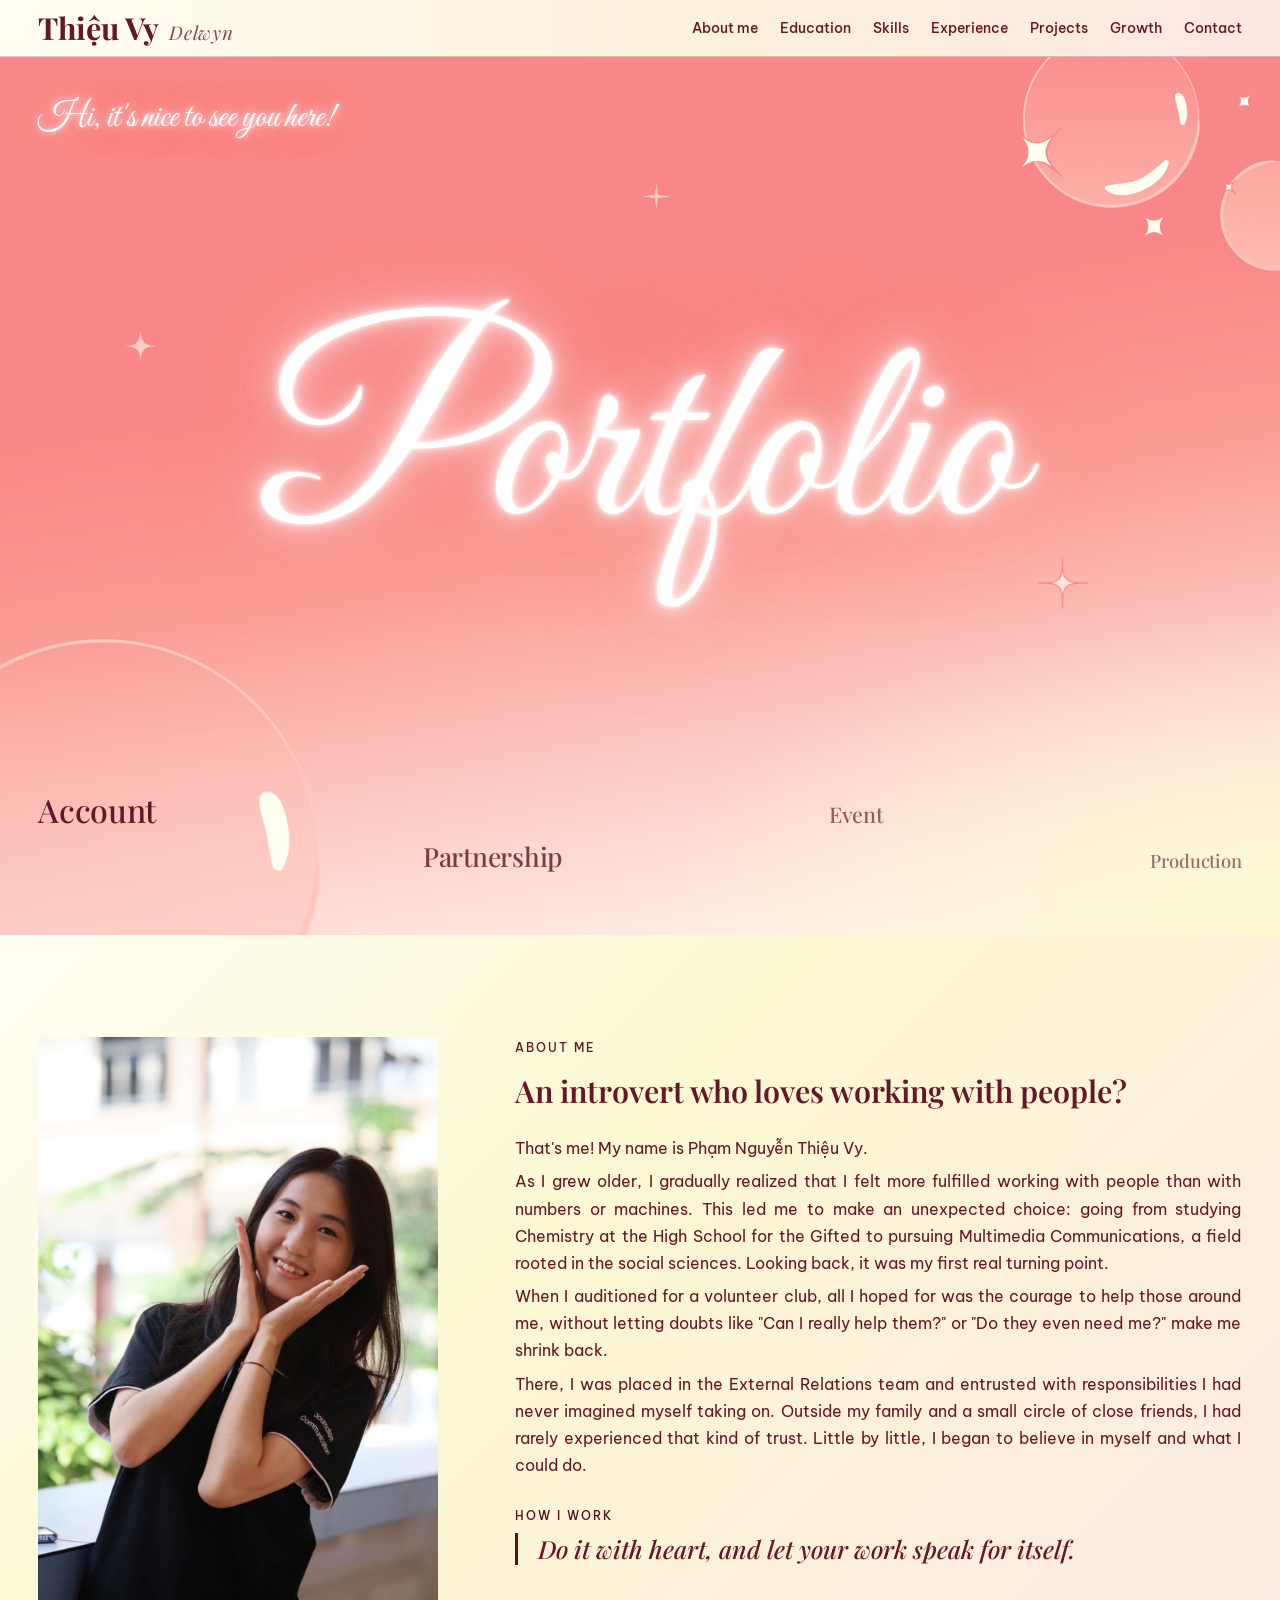
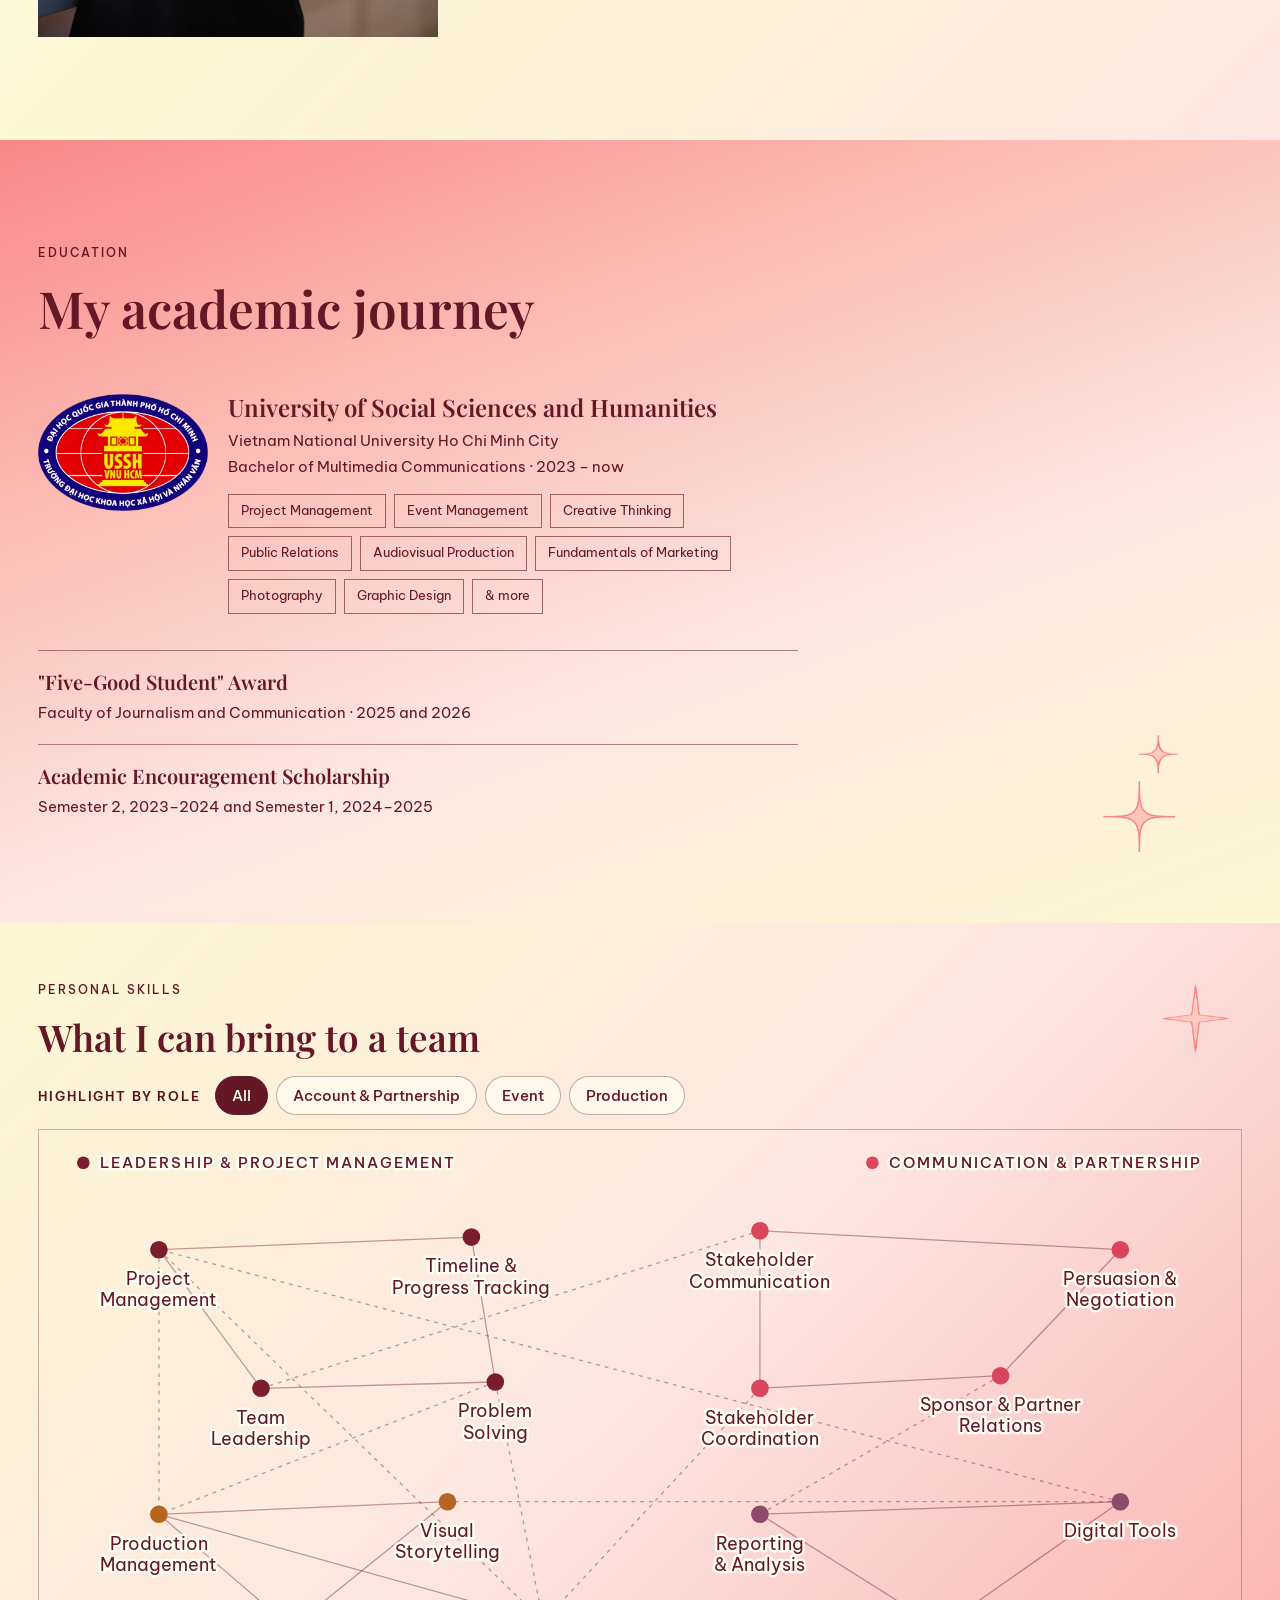
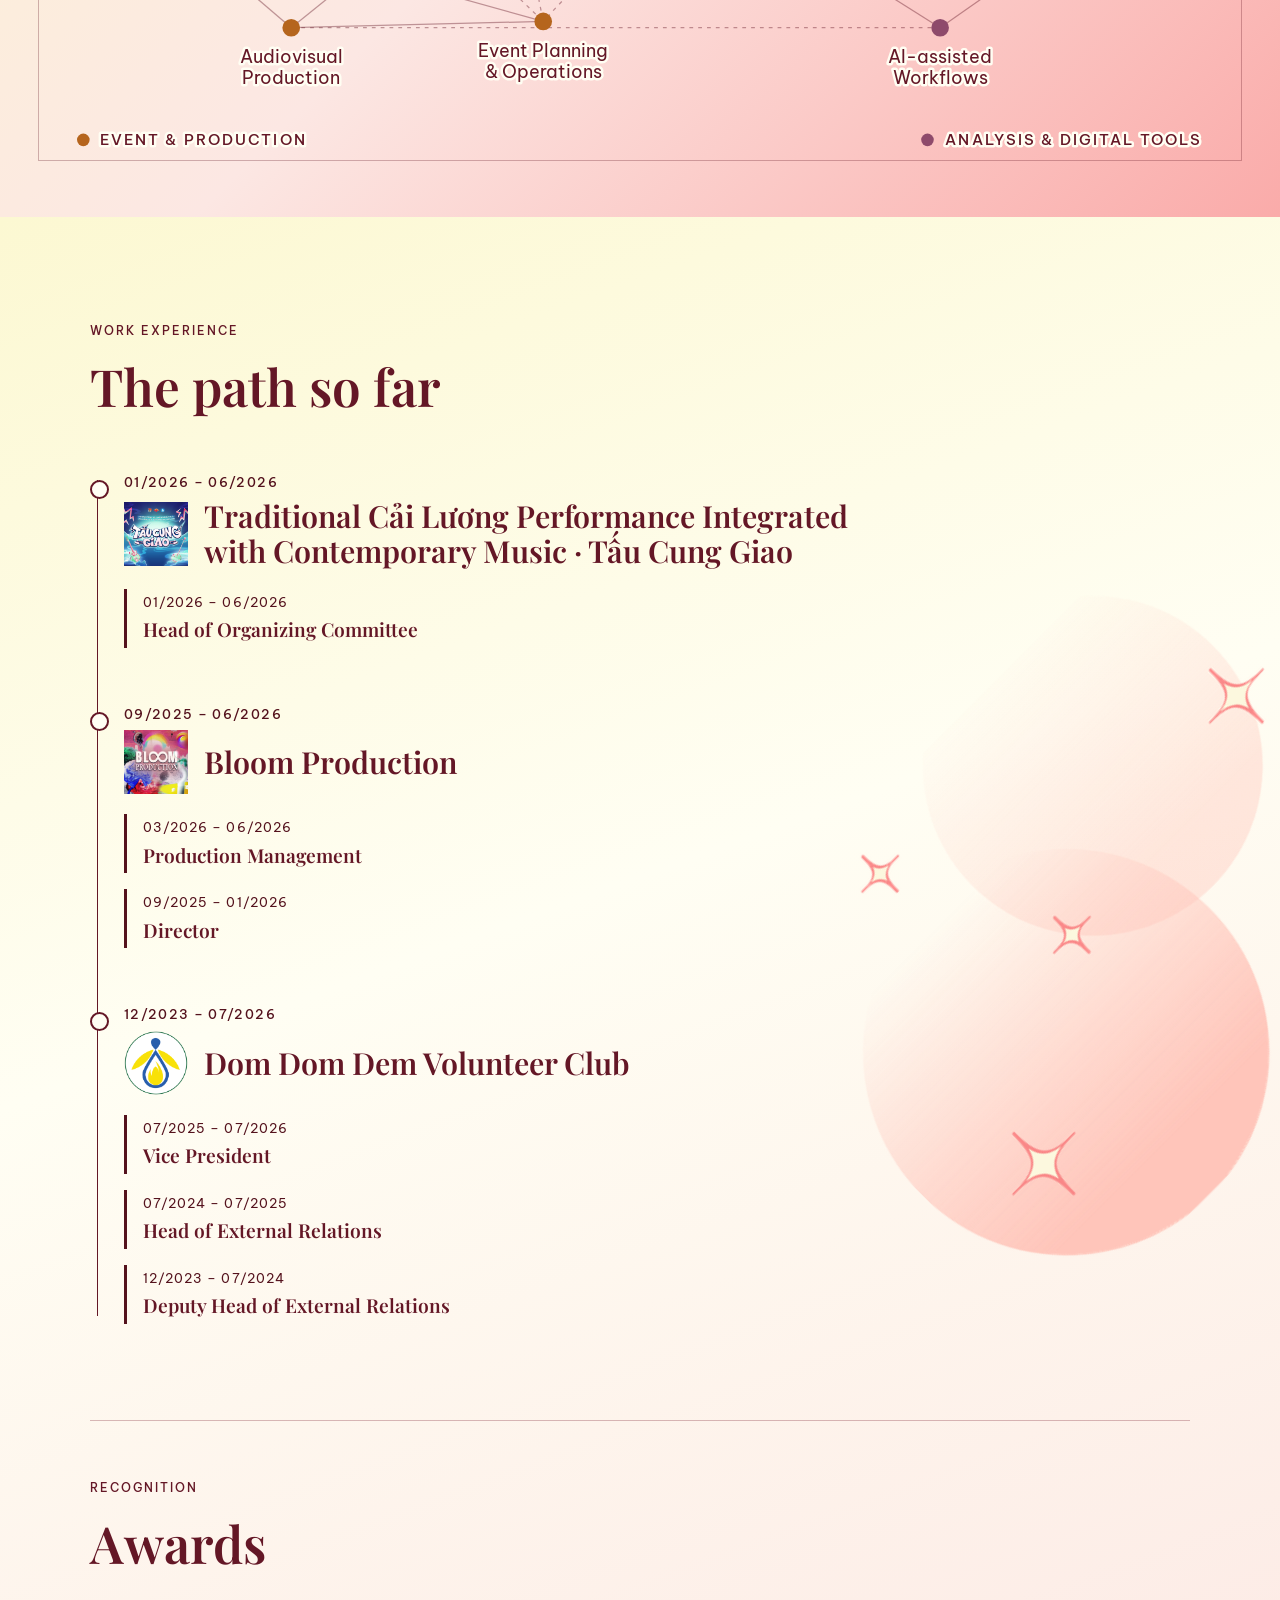
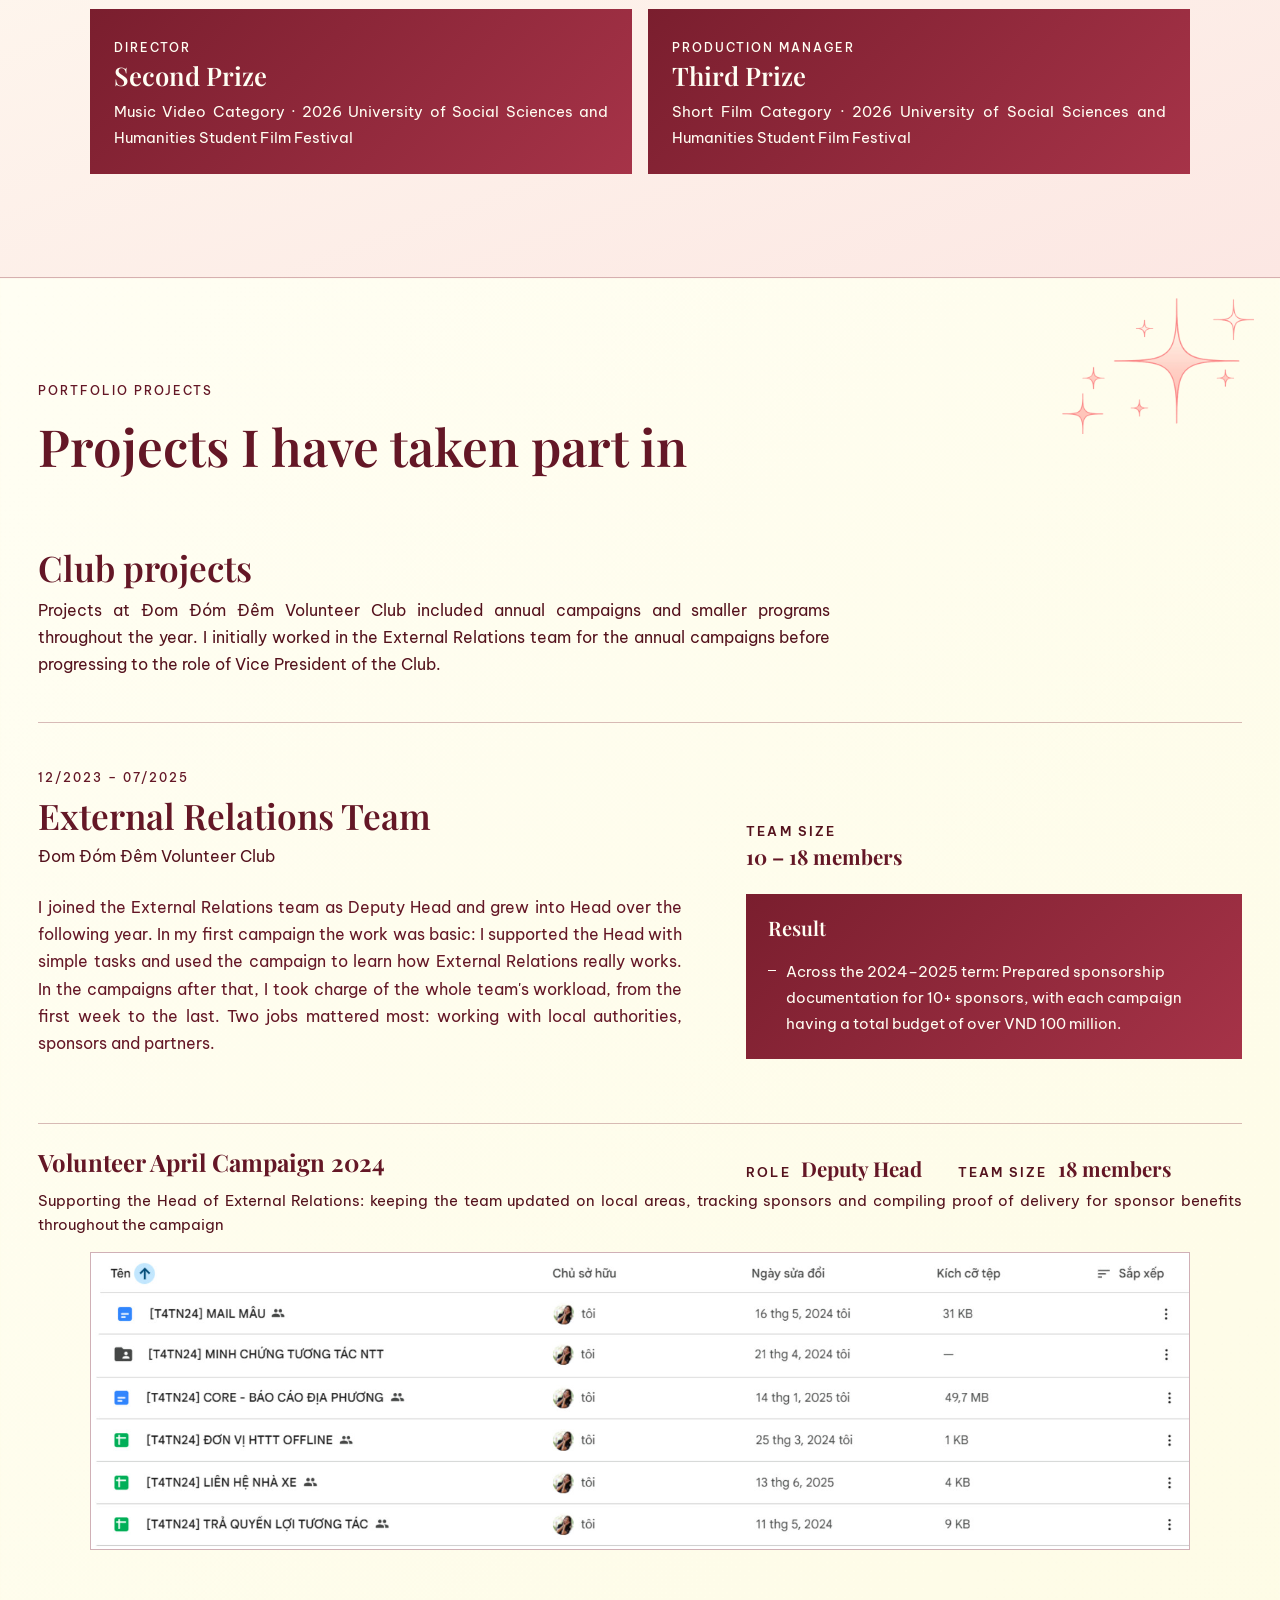
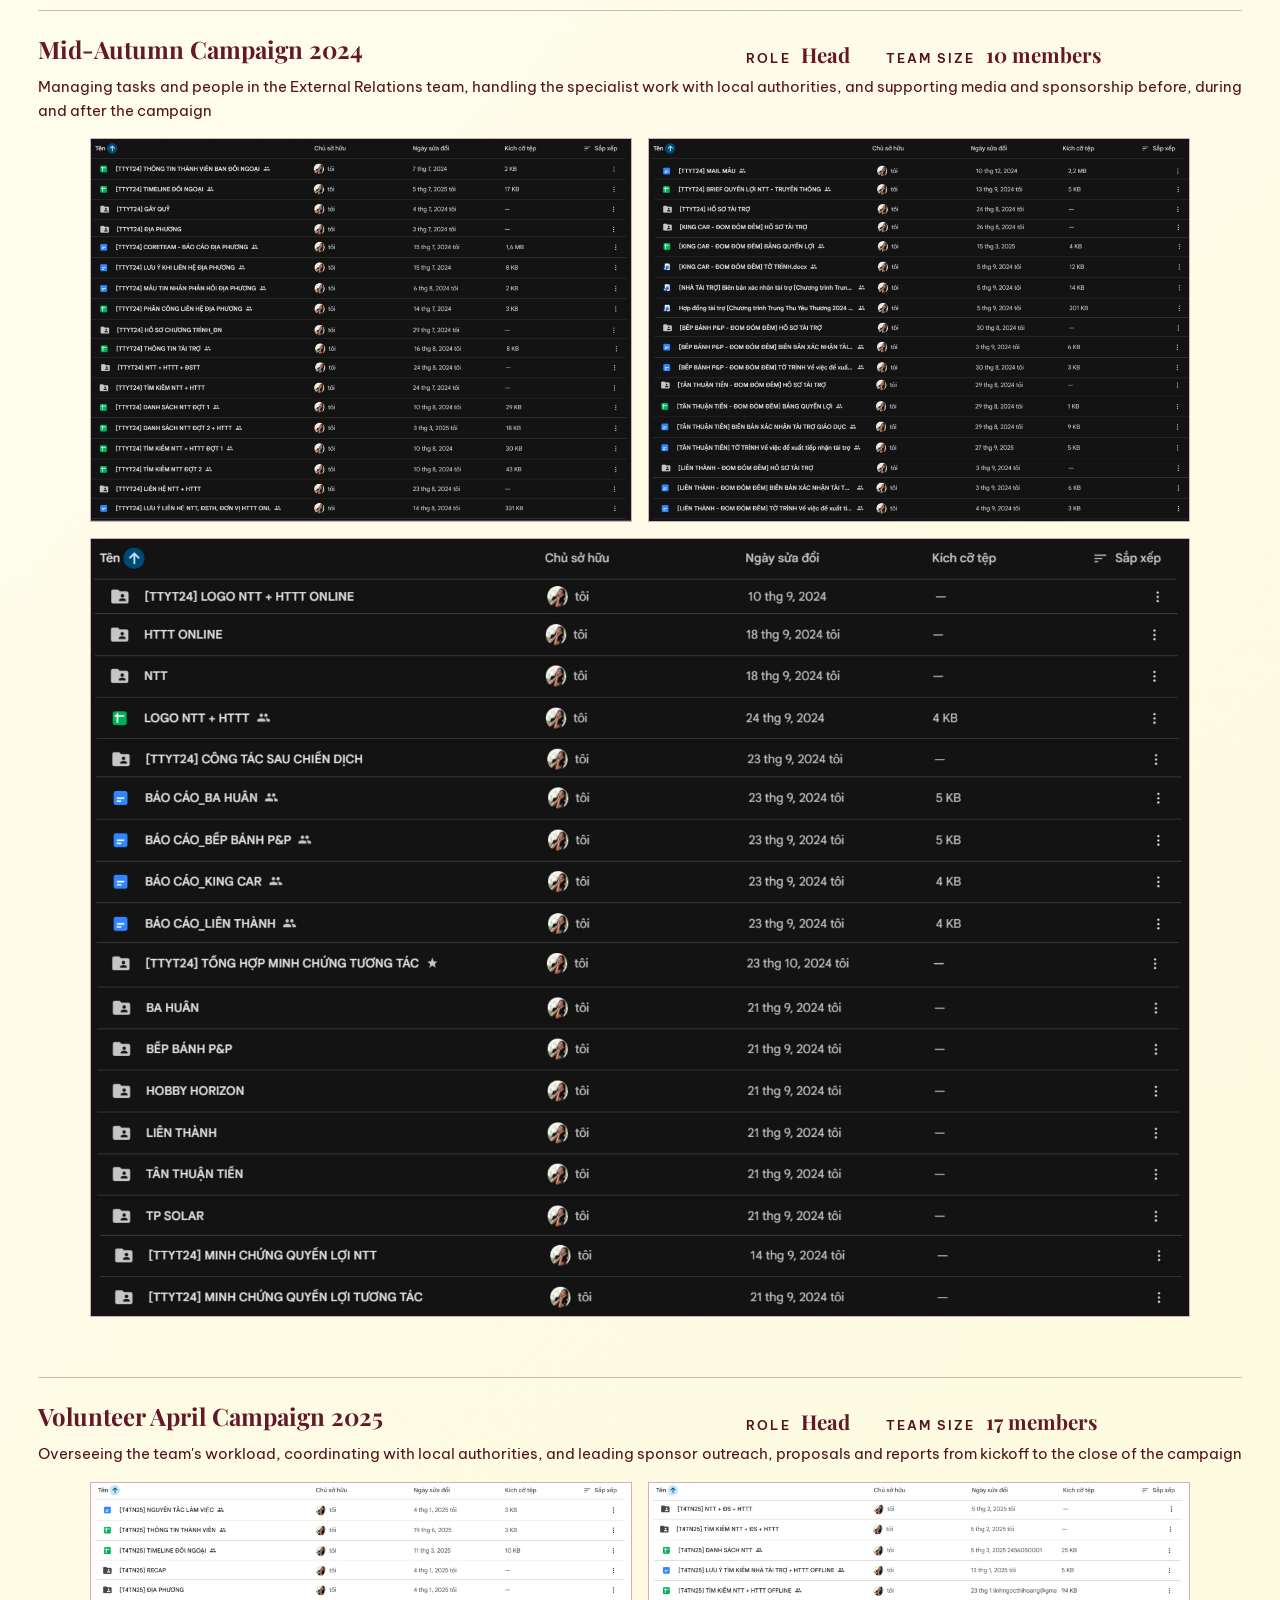
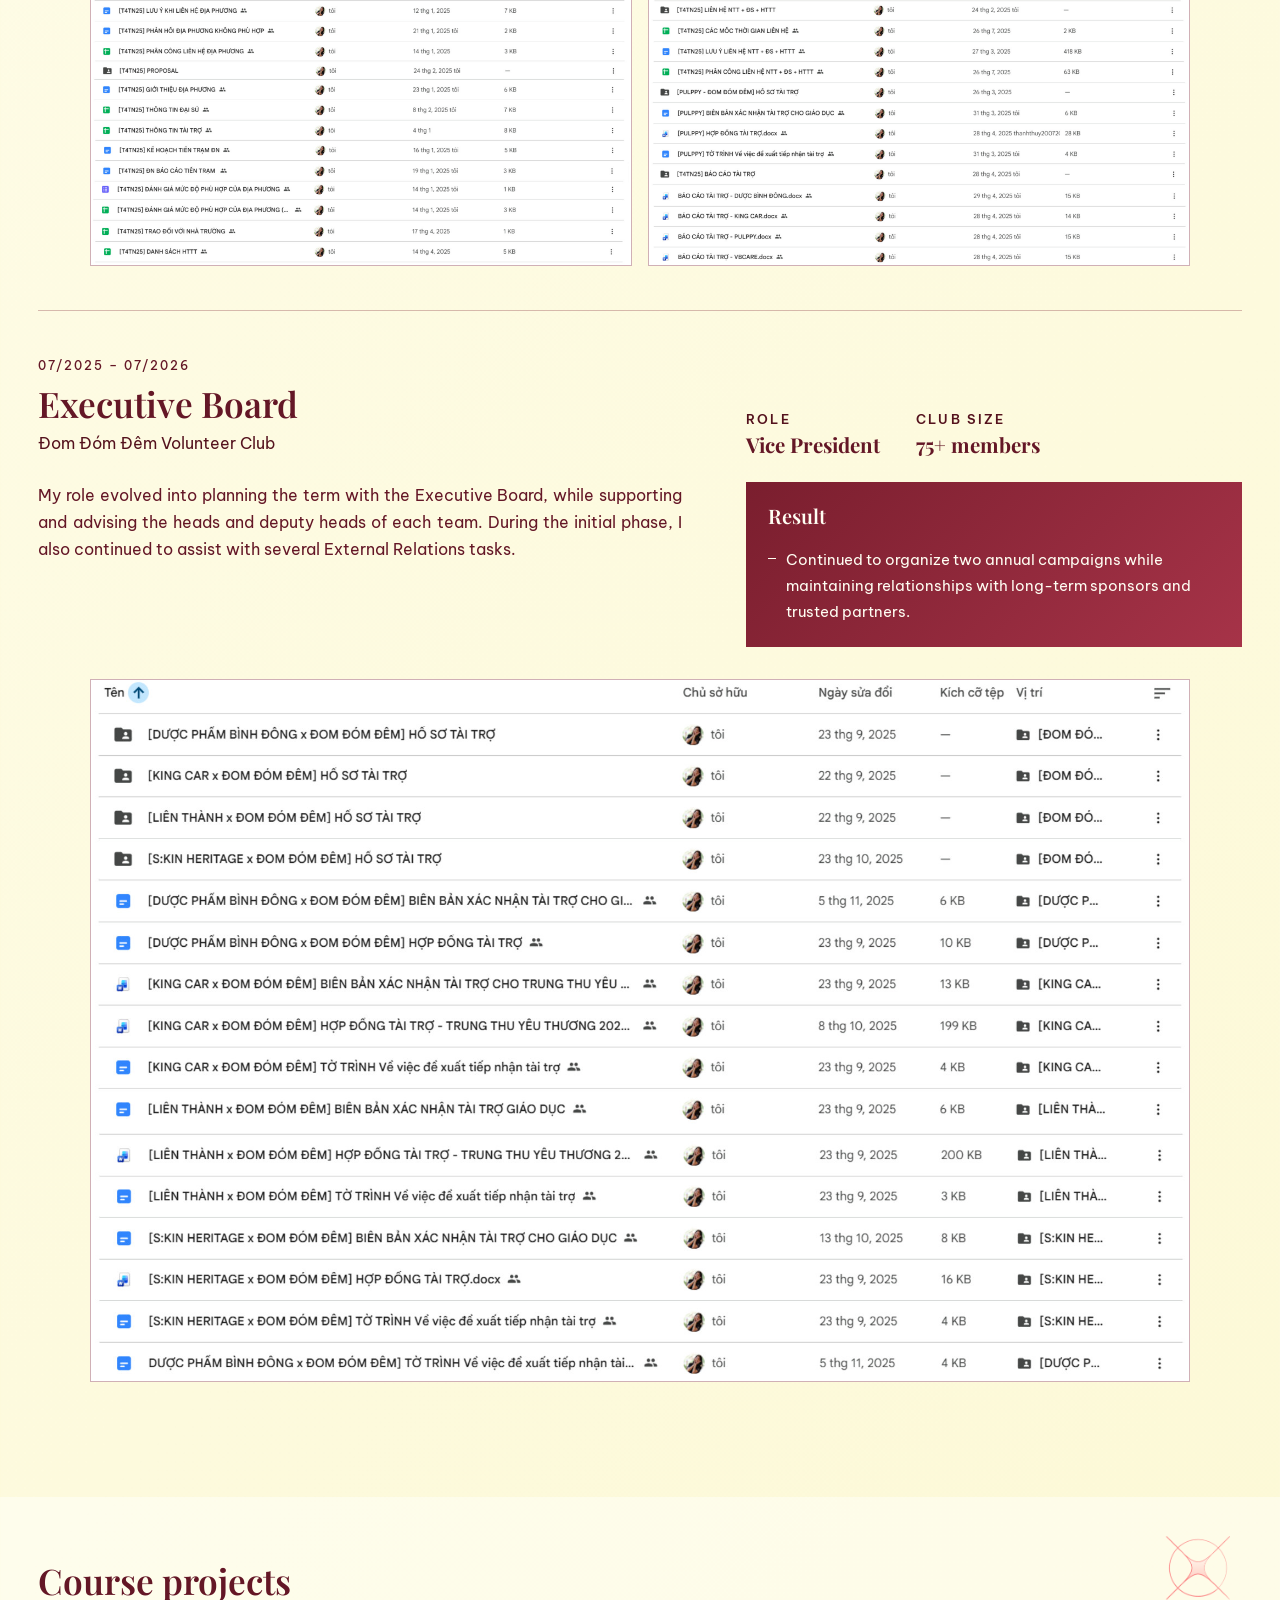
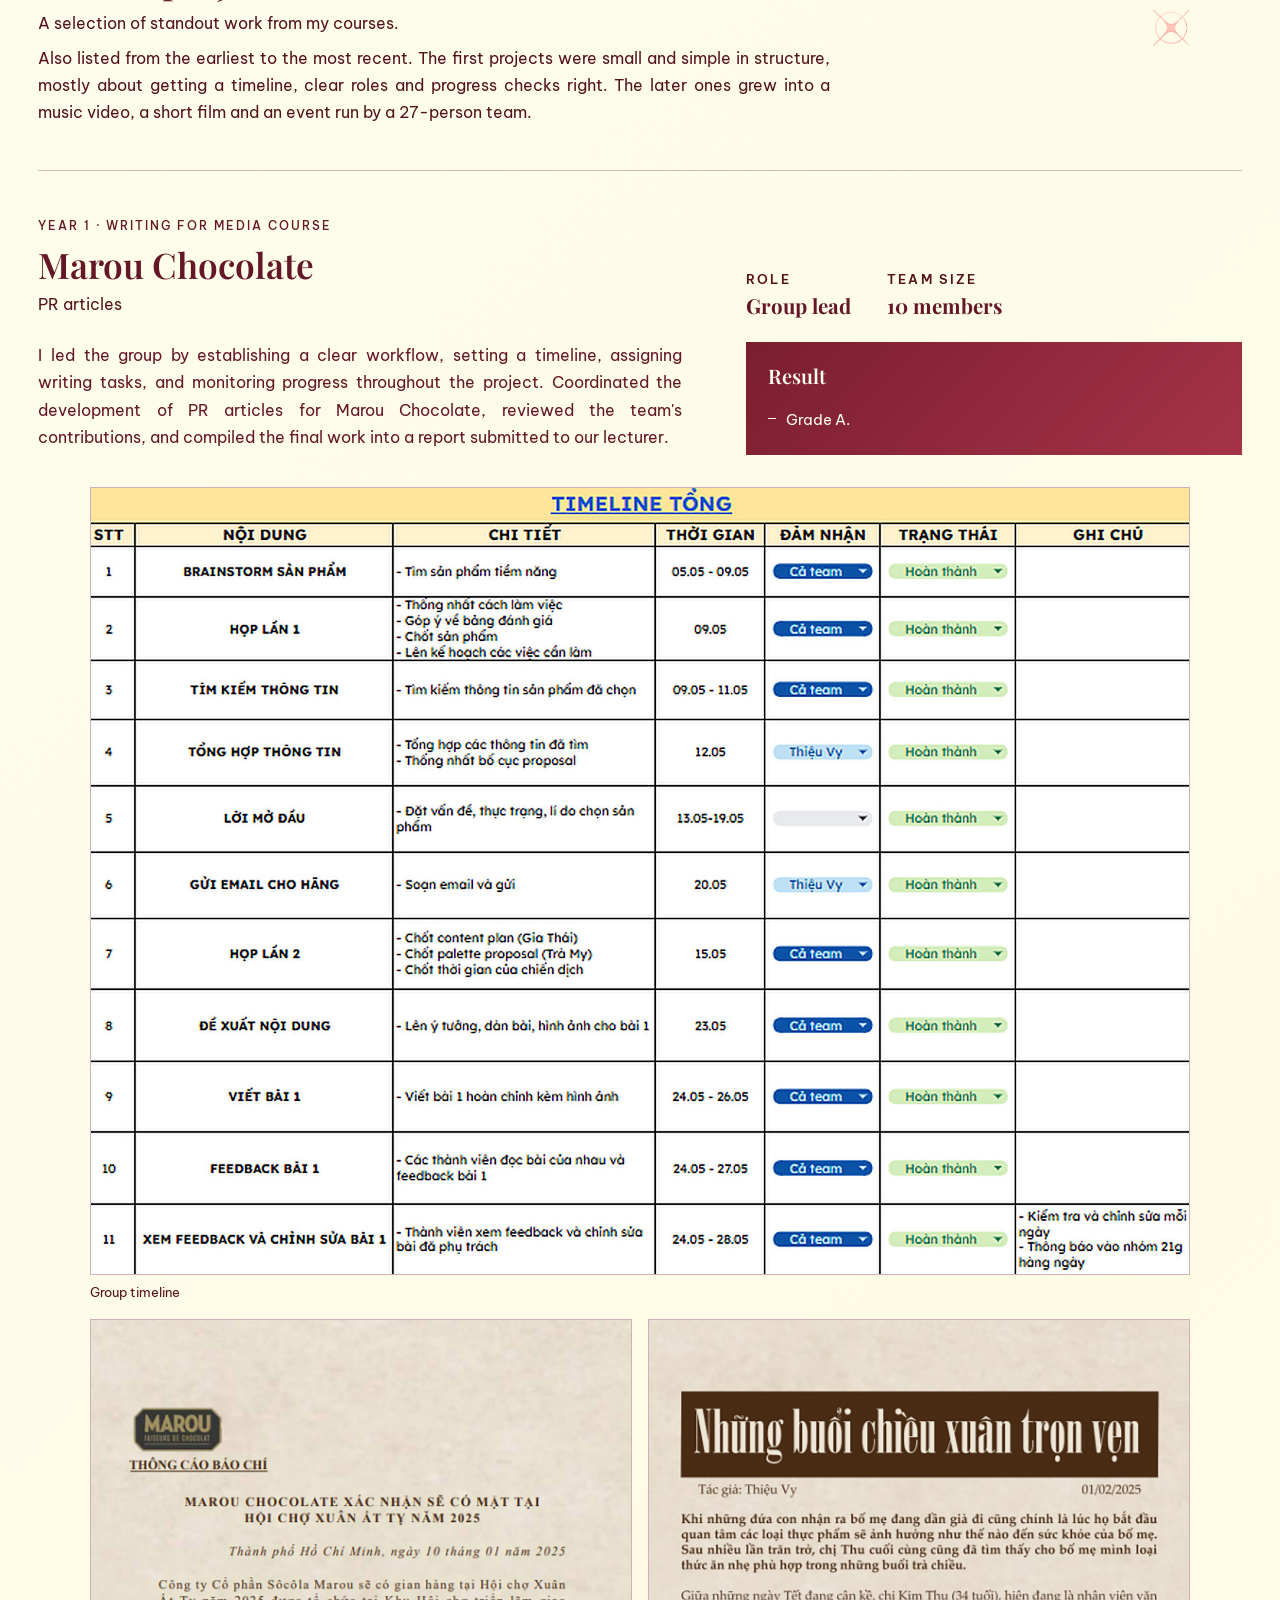
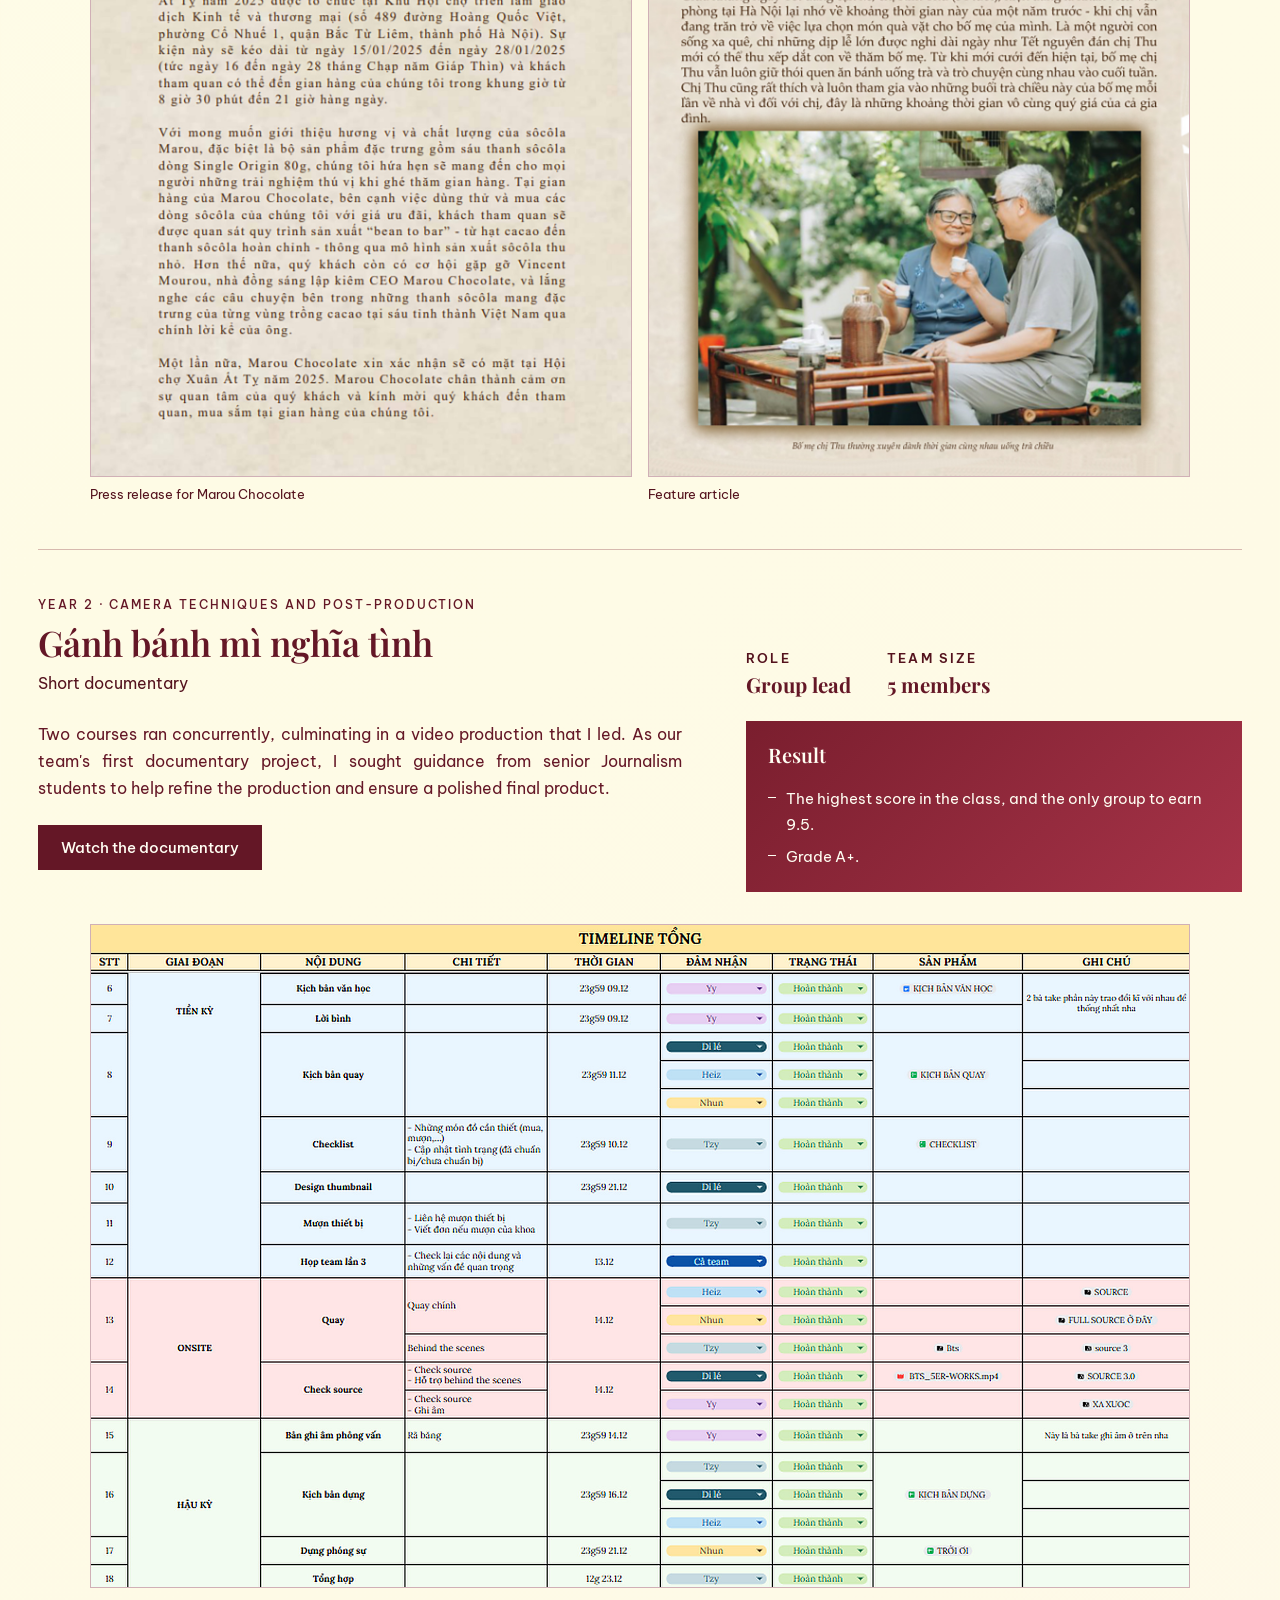
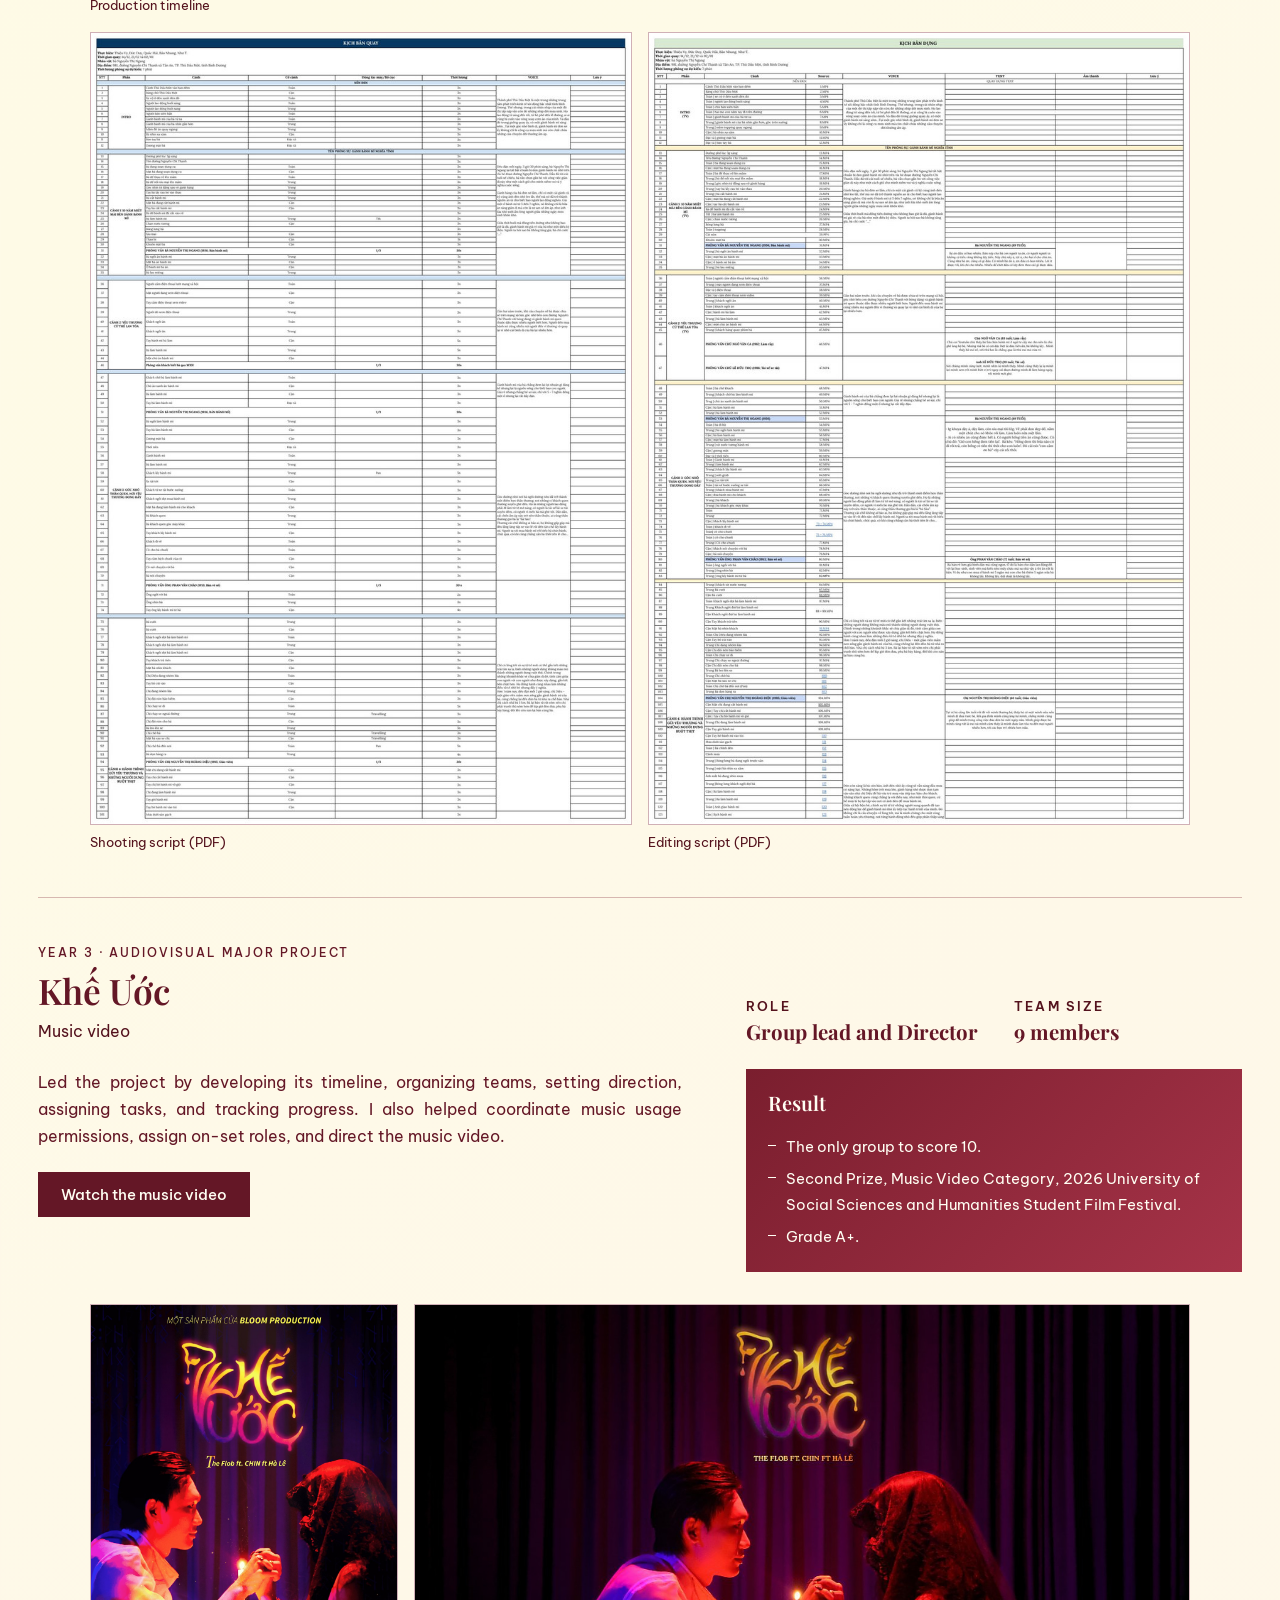
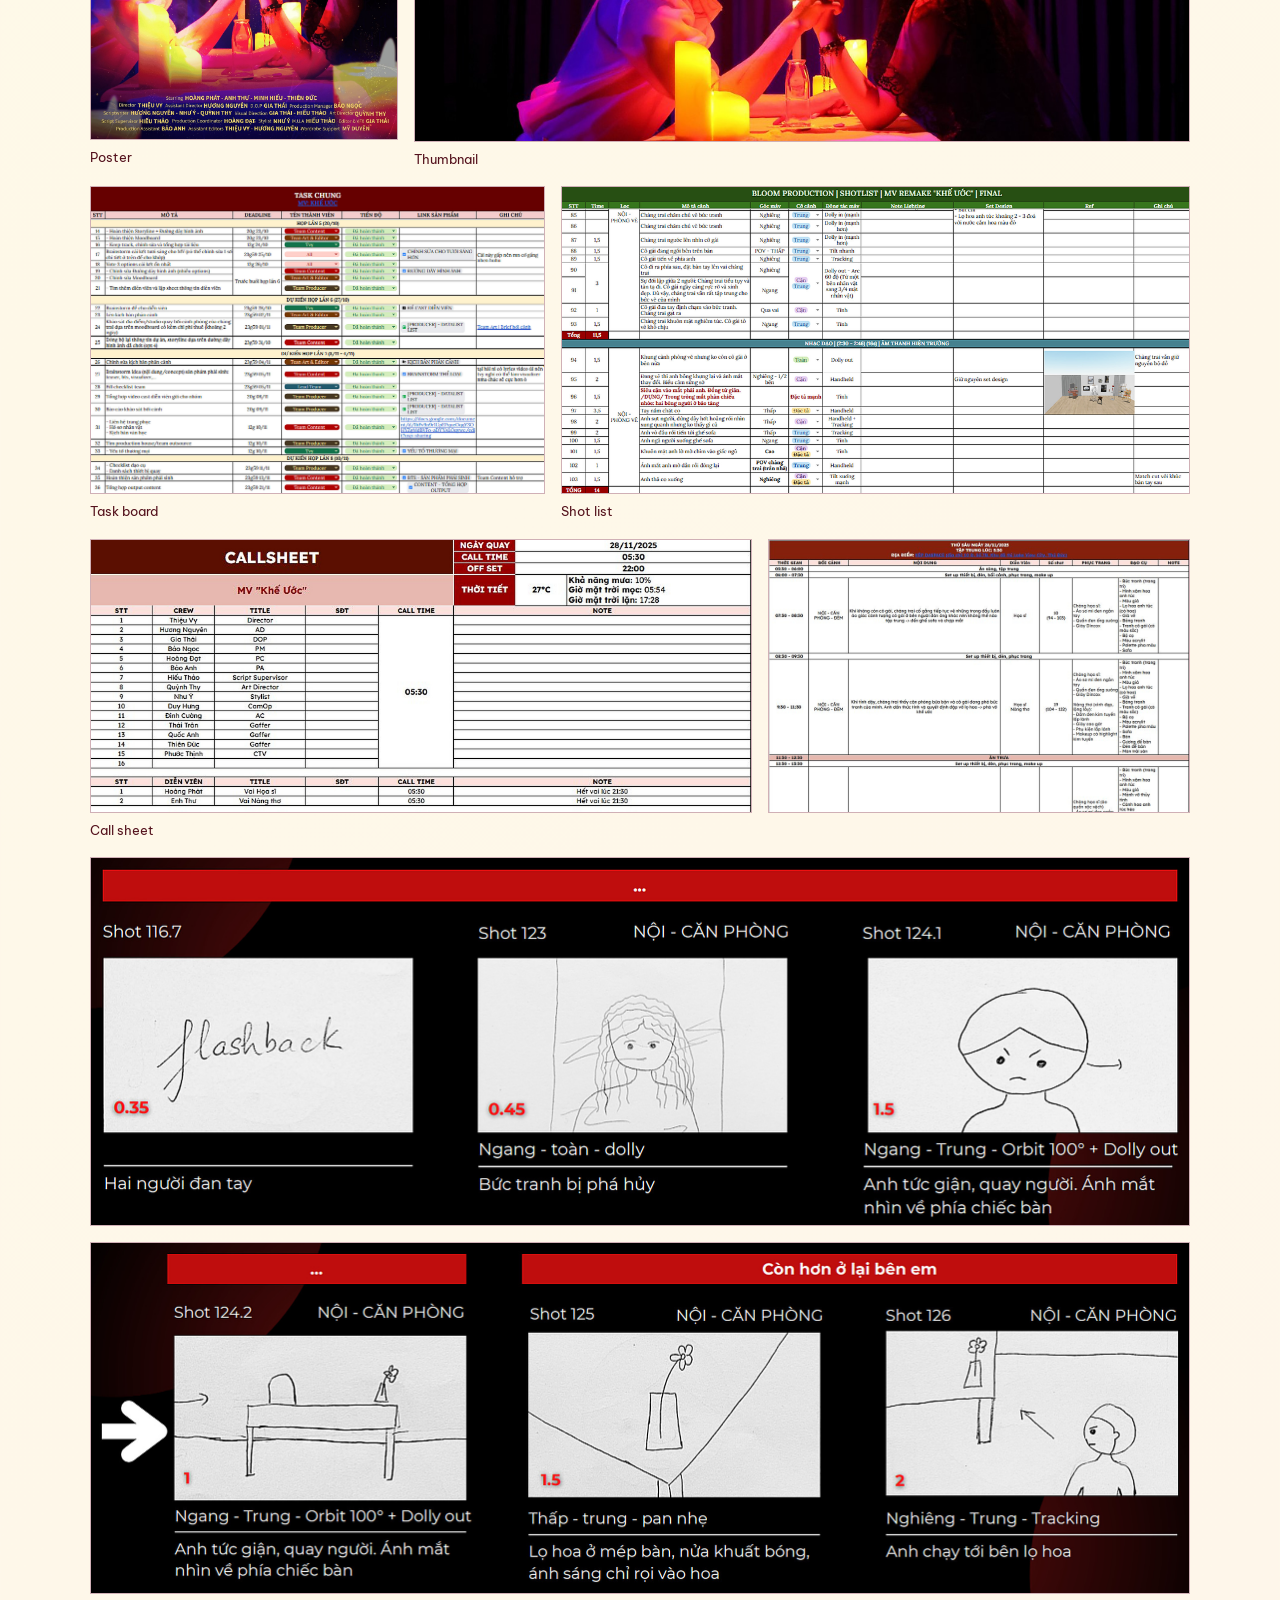
==== index.html @ 481983e0 "Add files via upload" ====
<!DOCTYPE html>
<html lang="en">
<head>
<meta charset="utf-8">
<meta name="viewport" content="width=device-width, initial-scale=1, viewport-fit=cover">
<title>Thiệu Vy Portfolio</title>
<meta name="description" content="Portfolio of Phạm Nguyễn Thiệu Vy (Delwyn): multimedia communication student with experience in project management, external relations and sponsorship, event organization and audiovisual production.">
<meta name="theme-color" content="#FFFEF3">
<meta property="og:type" content="website">
<meta property="og:title" content="Thiệu Vy Portfolio">
<meta property="og:description" content="Portfolio of Phạm Nguyễn Thiệu Vy (Delwyn): multimedia communication student with experience in project management, external relations and sponsorship, event organization and audiovisual production.">
<link rel="preconnect" href="https://fonts.googleapis.com">
<link rel="preconnect" href="https://fonts.gstatic.com" crossorigin>
<link rel="stylesheet" href="https://fonts.googleapis.com/css2?family=Be+Vietnam+Pro:ital,wght@0,300;0,400;0,500;0,600;1,400&family=Great+Vibes&family=Playfair+Display:ital,wght@0,500;0,600;0,700;1,500&display=swap">
<link rel="stylesheet" href="css/style.css">
</head>
<body>
<nav class="top" aria-label="Main">
  <div class="in">
    <a class="brand" href="#top">Thiệu Vy <span class="en">Delwyn</span></a>
    <button class="menu-btn" id="menuBtn" aria-expanded="false" aria-controls="navList" type="button">Menu</button>
    <ul id="navList">
      <li><a href="#about">About me</a></li>
      <li><a href="#education">Education</a></li>
      <li><a href="#skills">Skills</a></li>
      <li><a href="#experience">Experience</a></li>
      <li><a href="#portfolio">Projects</a></li>
      <li><a href="#journey">Growth</a></li>
      <li><a href="#contact">Contact</a></li>
    </ul>
  </div>
</nav>

<header class="band s-cream hero" id="top">
  <img class="el" src="assets/el-1.png" alt="" aria-hidden="true" width="1" height="1" style="width:clamp(170px,25vw,380px);right:-4%;top:-3%">
  <img class="el hm" src="assets/el-5.png" alt="" aria-hidden="true" width="1" height="1" style="width:clamp(30px,4vw,60px);left:9%;top:30%">
  <img class="el hm" src="assets/el-12.png" alt="" aria-hidden="true" width="1" height="1" style="width:clamp(22px,2.6vw,38px);left:50%;top:14%">
  <img class="el" src="assets/el-2b.png" alt="" aria-hidden="true" width="1" height="1" style="width:clamp(230px,34vw,520px);left:-9%;bottom:-16%">
  <img class="el hm" src="assets/el-7.png" alt="" aria-hidden="true" width="1" height="1" style="width:clamp(30px,4vw,60px);right:15%;top:57%">
  <div class="in">
    <p class="greet">Hi, it's nice to see you here!</p>
    <h1>Portfolio</h1>
    <div class="hero-b">
      <div class="depth" aria-label="Areas of interest, from the most to the least focus">
        <ol>
          <li style="--fs:clamp(1.5rem,3vw,2rem);--o:1;--i:0">Account</li>
          <li style="--fs:clamp(1.3rem,2.5vw,1.65rem);--o:.82;--i:1">Partnership</li>
          <li style="--fs:clamp(1.15rem,2.1vw,1.35rem);--o:.66;--i:2">Event</li>
          <li style="--fs:clamp(1rem,1.7vw,1.15rem);--o:.62;--i:3">Production</li>
        </ol>
      </div>
    </div>
  </div>
    </div>
  </div>
</header>

<section class="band s-lilac about" id="about">
  <div class="in">
    <div class="portrait"><img src="assets/portrait.jpg" alt="Portrait of Phạm Nguyễn Thiệu Vy" width="1000" height="1500"></div>
    <div class="story">
      <div class="sechead" style="margin:0"><div class="eyebrow sub">About me</div><h2 class="h2 one">An introvert who loves working with people?</h2></div>
      <div class="beat">
        <p>That's me! My name is Phạm Nguyễn Thiệu Vy.</p>
        <p>As I grew older, I gradually realized that I felt more fulfilled working with people than with numbers or machines. This led me to make an unexpected choice: going from studying Chemistry at the High School for the Gifted to pursuing Multimedia Communications, a field rooted in the social sciences. Looking back, it was my first real turning point.</p>
        <p>When I auditioned for a volunteer club, all I hoped for was the courage to help those around me, without letting doubts like "Can I really help them?" or "Do they even need me?" make me shrink back.</p>
        <p>There, I was placed in the External Relations team and entrusted with responsibilities I had never imagined myself taking on. Outside my family and a small circle of close friends, I had rarely experienced that kind of trust. Little by little, I began to believe in myself and what I could do.</p>
      </div>
      <div class="beat">
        <div class="eyebrow">How I work</div>
        <p class="quote">Do it with heart, and let your work speak for itself.</p>
      </div>
    </div>
  </div>
</section>

<section class="band s-burg" id="education">
  <img class="el hm" src="assets/el-6.png" alt="" aria-hidden="true" width="1" height="1" style="width:clamp(48px,5.8vw,86px);right:8%;bottom:9%">
  <div class="in">
    <div class="sechead"><div class="eyebrow">Education</div><h2 class="h2">My academic journey</h2></div>
    <div class="edu-grid">
      <div>
        <div class="school">
          <img class="logo" src="assets/logo-ussh.png" alt="University of Social Sciences and Humanities, Vietnam National University, Ho Chi Minh City logo" width="560" height="400">
          <div>
            <h3>University of Social Sciences and Humanities</h3>
            <p class="meta">Vietnam National University Ho Chi Minh City<br>Bachelor of Multimedia Communications · 2023 – now</p>
            <div class="chips" aria-label="Coursework">
              <span class="chip">Project Management</span><span class="chip">Event Management</span><span class="chip">Creative Thinking</span><span class="chip">Public Relations</span><span class="chip">Audiovisual Production</span><span class="chip">Fundamentals of Marketing</span><span class="chip">Photography</span><span class="chip">Graphic Design</span><span class="chip">& more</span>
            </div>
          </div>
        </div>
        <ul class="ach">
          <li><b>"Five-Good Student" Award</b><span>Faculty of Journalism and Communication · 2025 and 2026</span></li>
          <li><b>Academic Encouragement Scholarship</b><span>Semester 2, 2023–2024 and Semester 1, 2024–2025</span></li>
      </ul>
      </div>
    </div>
  </div>
</section>

<section class="band s-teal" id="skills">
  <img class="el" src="assets/el-12.png" alt="" aria-hidden="true" width="1" height="1" style="width:clamp(44px,5.2vw,80px);right:4%;top:7%">
  <div class="in">
    <div class="sechead"><div class="eyebrow">Personal skills</div><h2 class="h2">What I can bring to a team</h2></div>
    <div class="rolebar" id="rolebar" role="group" aria-label="Highlight skills by target role"><span class="rb-l">Highlight by role</span><button type="button" data-r="" aria-pressed="true">All</button><button type="button" data-r="ap" aria-pressed="false">Account &amp; Partnership</button><button type="button" data-r="event" aria-pressed="false">Event</button><button type="button" data-r="production" aria-pressed="false">Production</button></div>
    <div class="starwrap"><svg id="stars" role="group" aria-label="Skill constellation, grouped into four categories"></svg></div>
  </div>
</section>

<section class="band s-cream exp" id="experience">
  <img class="el" src="assets/el-3.png" alt="" aria-hidden="true" width="1" height="1" style="width:clamp(300px,48vw,700px);right:-10%;top:28%;transform:rotate(-45deg)">
  <div class="in">
    <div class="sechead"><div class="eyebrow sub">Work experience</div><h2 class="h2">The path so far</h2></div>
    <div class="path">
      <div class="stop">
        <div class="when">01/2026 – 06/2026</div>
        <div class="sth"><img class="lg" src="assets/tcg.jpg" alt="Tấu Cung Giao logo" width="64" height="64"><h3>Traditional Cải Lương Performance Integrated with Contemporary Music · Tấu Cung Giao</h3></div>
        <div class="ladder">
          <div class="rung"><span class="d">01/2026 – 06/2026</span><b>Head of Organizing Committee</b></div>
        </div>
      </div>
      <div class="stop">
        <div class="when">09/2025 – 06/2026</div>
        <div class="sth"><img class="lg" src="assets/bloom.jpg" alt="Bloom Production logo" width="64" height="64"><h3>Bloom Production</h3></div>
        <div class="ladder">
          <div class="rung"><span class="d">03/2026 – 06/2026</span><b>Production Management</b></div>
          <div class="rung"><span class="d">09/2025 – 01/2026</span><b>Director</b></div>
        </div>
      </div>
      <div class="stop">
        <div class="when">12/2023 – 07/2026</div>
        <div class="sth"><img class="lg ring" src="assets/ddd.png" alt="Dom Dom Dem Volunteer Club logo" width="64" height="64"><h3>Dom Dom Dem Volunteer Club</h3></div>
        <div class="ladder">
          <div class="rung"><span class="d">07/2025 – 07/2026</span><b>Vice President</b></div>
          <div class="rung"><span class="d">07/2024 – 07/2025</span><b>Head of External Relations</b></div>
          <div class="rung"><span class="d">12/2023 – 07/2024</span><b>Deputy Head of External Relations</b></div>
        </div>
      </div>
    </div>
    <div class="awards-wrap" id="awards">
      <div class="sechead"><div class="eyebrow sub">Recognition</div><h2 class="h2">Awards</h2></div>
      <div class="awards">
        <div class="award"><span class="eyebrow">Director</span><b>Second Prize</b><p>Music Video Category · 2026 University of Social Sciences and Humanities Student Film Festival</p></div>
        <div class="award"><span class="eyebrow">Production Manager</span><b>Third Prize</b><p>Short Film Category · 2026 University of Social Sciences and Humanities Student Film Festival</p></div>
      </div>
    </div>
  </div>
</section>

<section class="band s-lilac pf" id="portfolio">
  <img class="el" src="assets/el-4.png" alt="" aria-hidden="true" width="1" height="1" style="width:clamp(110px,15vw,225px);right:2%;top:clamp(10px,1.6vw,24px)">
  <div class="in">
    <div class="sechead"><div class="eyebrow sub">Portfolio projects</div><h2 class="h2">Projects I have taken part in</h2></div>
    <div class="group" id="group-club">
      <div class="group-h">
        <h3>Club projects</h3>
        <p>Projects at Đom Đóm Đêm Volunteer Club included annual campaigns and smaller programs throughout the year. I initially worked in the External Relations team for the annual campaigns before progressing to the role of Vice President of the Club.</p>
      </div>
      <div id="projects-club"></div>
    </div>
    <div class="group" id="group-course">
      <img class="el hm" src="assets/el-8.png" alt="" aria-hidden="true" width="1" height="1" style="width:clamp(56px,6vw,92px);right:1%;top:clamp(24px,3vw,44px)">
      <div class="group-h">
        <h3>Course projects</h3>
        <p>A selection of standout work from my courses.</p>
        <p>Also listed from the earliest to the most recent. The first projects were small and simple in structure, mostly about getting a timeline, clear roles and progress checks right. The later ones grew into a music video, a short film and an event run by a 27-person team.</p>
      </div>
      <div id="projects-course"></div>
    </div>
  </div>
</section>

<section class="band s-burg" id="journey">
  <img class="el" src="assets/el-10.png" alt="" aria-hidden="true" width="1" height="1" style="width:clamp(84px,12vw,185px);right:3%;top:clamp(14px,2vw,30px)">
  <div class="in">
    <div class="sechead"><div class="eyebrow">My growth journey</div><h2 class="h2">Looking back, seeing how far I've come</h2>
      <p class="lede" style="margin-top:10px">Looking back at where I started, I realize how much I've learned, how far I've come, and how every little experience has shaped the person I am today.</p></div>
    <div class="pairs" id="pairs"></div>

    <div class="jblock" id="campaigns">
      <h3>A place I call home</h3>
      <div class="photos" id="campaignRow"></div>
    </div>

    <div class="grat">
      <div class="grat-t">
        <div class="eyebrow">With gratitude</div>
        <h3>The people who walked with me</h3>
        <p>To the friends who shared the load and the laughter, and to everyone who believed in me before I believed in myself: thank you. Some of you I see every day, while others I rarely get to see. Yet, you never stop believing in me and cheering me on, and that belief has carried me further than I could ever have gone alone.</p>
        <p>To my family, thank you for loving me unconditionally and supporting every path I choose, even when sometimes, it seems to be something unfamiliar to you. You trust that whatever I choose to pursue is what makes me happy, and that means everything to me. I love you all so much for raising me with endless love and always making me feel loved.</p>
        <p>Whatever I have grown into, you have been a part of it. I am grateful for every one of you, and for every experience we shared.</p>
        <p class="thanks">Thank you to everyone I have met along this journey.</p>
      </div>
      <div class="collage" id="collage"></div>
    </div>
  </div>
</section>

<section class="band s-teal" id="contact">
  <div class="in">
    <div class="contact-grid">
      <div>
        <div class="sechead" style="margin-bottom:0"><div class="eyebrow">Contact</div><h2 class="h2">Let’s get in touch!</h2></div>
        <p class="lede">If you would like to know more about me, my work, my experience or how I collaborate, please reach out. I will be glad to share more, or to talk about an opportunity or a project.</p>
        <div class="contact-list">
          <div class="crow"><span class="k">Phone</span><span class="v" id="vPhone">(+84) 393 797 179</span><button class="btn" type="button" data-copy="vPhone">Copy</button></div>
          <div class="crow"><span class="k">Email</span><span class="v" id="vMail">thieuvy.bctt@gmail.com</span><button class="btn" type="button" data-copy="vMail">Copy</button></div>
          <div class="crow"><span class="k">Facebook</span><span class="v">facebook.com/thieuvy905</span><a class="btn" href="https://facebook.com/thieuvy905" target="_blank" rel="noopener">Open</a></div>
          <div class="crow"><span class="k">Instagram</span><span class="v">c.delwyn_</span><a class="btn" href="https://instagram.com/c.delwyn_" target="_blank" rel="noopener">Open</a></div>
        </div>
      </div>
      <div class="contact-photo"><img src="assets/contact.jpg" alt="Phạm Nguyễn Thiệu Vy by the sea" width="1000" height="1500" loading="lazy"></div>
    </div>
  </div>
</section>

<section class="band s-blush ty">
  <img class="el" src="assets/el-1.png" alt="" aria-hidden="true" width="1" height="1" style="width:clamp(200px,30vw,440px);right:-4%;top:-10%">
  <div class="in">
    <h2>Thank you for viewing my portfolio.</h2>
    <p class="signed">Phạm Nguyễn Thiệu Vy</p>
  </div>
</section>

<div class="lb" id="lb" role="dialog" aria-modal="true" aria-label="Image viewer" hidden>
  <div class="lb-bar"><div class="lb-t" id="lbT"></div><span class="lb-hint">Scroll to zoom · drag to move</span><button type="button" id="lbOut" aria-label="Zoom out">−</button><button type="button" id="lbIn" aria-label="Zoom in">+</button><button type="button" id="lbFit">Fit</button><button type="button" id="lbX">Close</button></div>
  <div class="lb-body" id="lbB"></div>
</div>

<script src="js/main.js"></script>
</body>
</html>
---- css/style.css ----
/* One committed look in the client's gradient palette: coral #F98787, blush #FCE7E3, ivory #FFFEF3, butter #FCF8D2. --burgundy and --teal are deep wine tones derived from the coral hue, used for text and dark bands. No dark-mode variants; every colour is set explicitly. */
:root{
  --burgundy:#641726; --teal:#54121D; --cream:#FFFEF3;
  --rose:#F98787; --blush:#FCE7E3; --lilac:#FCF8D2; --coral:#F98787; --butter:#FCF8D2;
  --display:'Playfair Display',Georgia,'Times New Roman',serif;
  --body:'Be Vietnam Pro',system-ui,-apple-system,'Segoe UI',sans-serif;
}
*{box-sizing:border-box}
html{scroll-behavior:auto}
body{margin:0;background:var(--cream);color:var(--burgundy);font-family:var(--body);font-size:16px;line-height:1.7;font-weight:400;overflow-x:hidden}
body::before{content:"";position:fixed;inset:0 0 auto;height:env(safe-area-inset-top,0px);background:var(--cream);z-index:60}
h1,h2,h3,h4{font-family:var(--display);font-weight:600;line-height:1.15;margin:0;text-wrap:balance}
p{margin:0}
p:not(.greet):not(.quote):not(.signed):not(.meta):not(.tip):not(.thanks){text-align:justify;text-justify:inter-word;hyphens:auto;-webkit-hyphens:auto;text-wrap:pretty}
.pcols .txt p,.story p,.lede{hyphenate-limit-chars:7 3 3}
a{color:inherit}
a:focus-visible,button:focus-visible,[tabindex]:focus-visible{outline:2px solid currentColor;outline-offset:3px}
ul,ol{margin:0;padding:0;list-style:none}
img{max-width:100%}

.band{padding-left:max(16px,env(safe-area-inset-left,0px));padding-right:max(16px,env(safe-area-inset-right,0px));padding-block:clamp(56px,8vw,104px)}
@media(min-width:700px){.band{padding-left:max(clamp(20px,3vw,44px),env(safe-area-inset-left,0px));padding-right:max(clamp(20px,3vw,44px),env(safe-area-inset-right,0px))}}
.in{max-width:1360px;margin-inline:auto}
/* decorative elements */
.band{position:relative;overflow:clip}
.band>.in{position:relative;z-index:1}
.el{position:absolute;z-index:0;pointer-events:none;user-select:none;height:auto}
@media(max-width:760px){.el.hm{display:none}.el{opacity:.85}}

.s-cream{background:linear-gradient(160deg,#FCF8D2 0%,#FFFEF3 42%,#FCE7E3 100%);color:var(--burgundy)}
.s-burg{background:linear-gradient(160deg,#F98787 0%,#FBB8B0 28%,#FCE7E3 62%,#FCF8D2 100%);color:var(--burgundy)}
.s-teal{background:linear-gradient(135deg,#FCF8D2 0%,#FCE7E3 50%,#F98787 130%);color:var(--burgundy)}
.s-lilac{background:linear-gradient(135deg,#FFFEF3 0%,#FCF8D2 40%,#FCE7E3 100%);color:var(--burgundy)}
.s-blush{background:linear-gradient(135deg,#FCE7E3 0%,#FAB1A9 55%,#F98787 100%);color:var(--burgundy)}
.s-cream .sub,.s-lilac .sub,.s-blush .sub{color:var(--burgundy)}
section[id],header[id]{scroll-margin-top:68px}

.eyebrow{font-size:.78rem;letter-spacing:.16em;text-transform:uppercase;font-weight:500}
.h2{font-size:clamp(2rem,4.6vw,3.2rem);margin-top:10px}
.lede{max-width:64ch}
.sechead{display:grid;gap:6px;margin-bottom:clamp(32px,5vw,56px)}

/* nav */
.top{position:sticky;top:env(safe-area-inset-top,0px);z-index:50;background:linear-gradient(90deg,#FFFEF3 0%,#FCF1DA 55%,#FCE7E3 100%);color:var(--burgundy);
  border-bottom:1px solid rgba(122,30,46,.25);
  padding-left:max(16px,env(safe-area-inset-left,0px));padding-right:max(16px,env(safe-area-inset-right,0px))}
@media(min-width:700px){.top{padding-left:max(clamp(20px,3vw,44px),env(safe-area-inset-left,0px));padding-right:max(clamp(20px,3vw,44px),env(safe-area-inset-right,0px))}}
.top .in{display:flex;align-items:center;justify-content:space-between;gap:16px;min-height:56px;position:relative}
.brand{font-family:var(--display);font-weight:700;text-decoration:none;font-size:clamp(1.4rem,2.6vw,1.9rem);line-height:1;white-space:nowrap}
.brand .en{font-weight:400;font-style:italic;font-size:.62em;letter-spacing:.04em;opacity:.8;margin-left:.2em}
.top ul{display:flex;gap:22px}
.top ul a{text-decoration:none;font-size:.88rem;font-weight:500;padding:6px 0;border-bottom:1px solid transparent}
.top ul a:hover{border-bottom-color:currentColor}
.menu-btn{display:none;background:none;border:1px solid var(--burgundy);color:var(--burgundy);font:500 .85rem var(--body);padding:6px 14px;cursor:pointer}
@media(max-width:940px){
  .menu-btn{display:block}
  .top ul{display:none;position:absolute;top:100%;right:0;left:0;flex-direction:column;gap:0;background:var(--cream);border:1px solid rgba(122,30,46,.25);border-top:0}
  .top ul.open{display:flex}
  .top ul a{display:block;padding:14px 16px;border-bottom:1px solid rgba(122,30,46,.15)}
}

/* hero */
.hero{padding-block:clamp(32px,5vw,72px);background:radial-gradient(70% 55% at 100% 100%,#FCF8D2 0%,rgba(252,248,210,0) 70%),linear-gradient(170deg,#F98787 0%,#F98787 36%,#FA9C95 54%,#FCD3CC 78%,#FFFEF3 100%)}
.hero .in{display:flex;flex-direction:column;gap:clamp(12px,2.4vw,28px);min-height:min(calc(100svh - 150px),760px)}
.hero-l{display:flex;flex-direction:column;justify-content:space-between;gap:32px;min-width:0}
.hero h1{font-family:'Great Vibes','Snell Roundhand','Brush Script MT',cursive;font-size:clamp(4.8rem,21vw,16.5rem);font-weight:400;letter-spacing:0;line-height:1.08;text-align:center;margin:auto 0;padding-bottom:.06em;color:#fff;text-shadow:0 0 4px rgba(255,255,255,.95),0 0 14px rgba(255,255,255,.85),0 0 32px rgba(255,236,230,.85),0 0 64px rgba(255,200,196,.8),0 0 110px rgba(249,135,135,.7)}
.hero .greet{font-family:'Great Vibes','Snell Roundhand','Brush Script MT',cursive;font-size:clamp(1.5rem,2.8vw,2.2rem);line-height:1.1;color:#fff;text-shadow:0 0 6px rgba(255,255,255,.9),0 0 18px rgba(255,214,208,.9),0 0 36px rgba(249,135,135,.8);align-self:flex-start;margin-top:-22px}
.hero .name::after{content:'';display:block;width:64px;height:3px;background:var(--cream);margin-top:12px}
.hero .who{font-size:1.05rem;max-width:40ch}
.btn{display:inline-block;font:500 .92rem var(--body);text-decoration:none;padding:12px 22px;border:1px solid currentColor;cursor:pointer;background:none;color:inherit}
.btn.fill{background:var(--burgundy);color:var(--cream);border-color:var(--burgundy)}
.btn:hover{opacity:.85}
.hero-b{display:flex;flex-direction:column;gap:clamp(24px,4vw,44px);align-items:stretch}
.depth{min-width:0;width:100%}
.depth ol{display:flex;flex-wrap:wrap;align-items:flex-end;justify-content:space-between;gap:10px 24px;width:100%}
.depth li{font-family:var(--display);font-size:var(--fs);font-weight:500;line-height:1.1;letter-spacing:-.01em;color:var(--burgundy);opacity:var(--o);transform:translateY(calc(var(--z,0)*-1px))}
.depth li:nth-child(odd){--z:44}
.depth ol{padding-top:48px}
@media(max-width:560px){.depth ol{flex-wrap:nowrap;gap:8px;padding-top:34px}.depth li{font-size:calc(var(--fs)*.76)}.depth li:nth-child(odd){--z:30}}

/* about */
.about .in{display:grid;grid-template-columns:minmax(240px,400px) 1fr;gap:clamp(28px,6vw,88px);align-items:start}
.portrait{width:100%;max-width:400px}
.portrait img{display:block;width:100%;height:auto}
.story{display:grid;grid-template-columns:minmax(0,1fr);gap:26px;min-width:0;container-type:inline-size}
.story .h2.one{white-space:nowrap;font-size:1.5rem;font-size:min(1.9rem,4.6cqw)}
.beat{display:grid;gap:6px;max-width:68ch}
.beat .eyebrow{color:var(--teal)}
.quote{font-family:var(--display);font-style:italic;font-weight:500;font-size:clamp(1.05rem,2vw,1.55rem);line-height:1.3;max-width:none;white-space:normal;padding-left:20px;border-left:3px solid var(--teal)}
@container (min-width:600px){.quote{white-space:nowrap}}
@media(max-width:860px){.about .in{grid-template-columns:minmax(0,1fr)}.portrait{max-width:300px}}

/* education */
.edu-grid{display:grid;grid-template-columns:minmax(0,1fr);max-width:760px;gap:clamp(28px,5vw,72px)}
.school{display:flex;gap:20px;align-items:flex-start}
.logo{flex:0 0 170px;width:170px;height:auto;display:block}
.school.second{align-items:center}
.edu-grid .ach{margin-top:36px}
.lg{width:64px;height:64px;object-fit:cover;flex:0 0 64px;display:block}
.lg.ring{border-radius:50%}
.sth{display:flex;gap:16px;align-items:center;margin-top:4px}
.sth h3{margin:0}
.school h3{font-size:1.5rem}
.school .meta{margin-top:6px;font-size:.95rem}
.chips{display:flex;flex-wrap:wrap;gap:8px;margin-top:14px}
.chip{border:1px solid rgba(100,23,38,.6);padding:5px 12px;font-size:.84rem}
.prev{margin-top:26px;padding-top:18px;border-top:1px solid rgba(100,23,38,.35);font-size:.95rem}
.ach{display:grid;gap:18px;align-content:start}
.ach li{border-top:1px solid rgba(100,23,38,.5);padding-top:14px}
.ach b{font-family:var(--display);font-size:1.25rem;font-weight:600;display:block}
.ach span{font-size:.92rem}
.trust{margin-top:clamp(32px,5vw,56px);max-width:72ch;font-family:var(--display);font-size:clamp(1.2rem,2.4vw,1.55rem);line-height:1.5;font-weight:500}
@media(max-width:820px){.edu-grid{grid-template-columns:1fr}}
@media(max-width:560px){.school{flex-direction:column;gap:12px}.logo{flex:none;width:130px}}

/* skills */
.starwrap{border:1px solid rgba(100,23,38,.3);min-width:0}
#stars{display:block;width:100%;height:auto}
.rolebar{display:flex;flex-wrap:wrap;align-items:center;gap:8px;margin:0 0 14px}
.rolebar .rb-l{font-size:.82rem;letter-spacing:.14em;text-transform:uppercase;font-weight:600;color:var(--teal);margin-right:6px}
.rolebar button{font:inherit;font-size:.92rem;font-weight:500;color:var(--burgundy);background:rgba(255,254,243,.7);border:1px solid rgba(100,23,38,.35);border-radius:999px;padding:6px 16px;cursor:pointer;transition:background .2s,color .2s}
.rolebar button:hover{background:#fff}
.rolebar button[aria-pressed="true"]{background:var(--burgundy);color:var(--cream);border-color:var(--burgundy)}
.rolebar button:focus-visible{outline:2px solid var(--burgundy);outline-offset:2px}
@media(min-width:701px){#skills{padding-block:clamp(36px,4.5vw,56px)}#skills .sechead{margin-bottom:18px}#skills .h2{font-size:clamp(1.7rem,3vw,2.3rem)}}
#stars text{fill:#641726;font-family:'Be Vietnam Pro',system-ui,sans-serif;font-size:14px;pointer-events:none;stroke:#FFFEF3;stroke-width:4px;paint-order:stroke;stroke-linejoin:round}
#stars text.cat-t{font-size:12px;letter-spacing:.14em;font-weight:500}
#stars .node{cursor:pointer;outline:none}
#stars .node:focus-visible .ring{opacity:1!important;stroke-width:2.5}
.edge{transition:opacity .2s,stroke .2s}
@media(prefers-reduced-motion:reduce){.edge{transition:none}}

/* experience */
.exp .in{max-width:1100px}
.path{position:relative;display:grid;gap:clamp(32px,5vw,56px);padding-left:34px}
.path::before{content:"";position:absolute;left:7px;top:8px;bottom:8px;width:1px;background:var(--burgundy)}
.stop{position:relative;min-width:0}
.stop::before{content:"";position:absolute;left:-34px;top:8px;width:15px;height:15px;background:var(--cream);border:2px solid var(--burgundy);border-radius:50%}
.stop .when{font-size:.84rem;letter-spacing:.1em;text-transform:uppercase;color:var(--teal);font-weight:500}
.stop h3{font-size:clamp(1.4rem,2.8vw,1.9rem)}
.stop .role{margin-top:6px}
.stop .note{margin-top:8px;font-size:.92rem;color:var(--teal);max-width:60ch}
.bullets{margin-top:12px;display:grid;gap:6px;font-size:.96rem}
.bullets li{padding-left:18px;position:relative}
.bullets li::before{content:"";position:absolute;left:0;top:.72em;width:8px;height:1px;background:currentColor}
.ladder{margin-top:20px;display:grid;gap:16px}
.rung{border-left:3px solid var(--teal);padding:2px 0 2px 16px}
.rung b{font-family:var(--display);font-size:1.2rem;font-weight:600}
.rung .d{font-size:.82rem;letter-spacing:.08em;text-transform:uppercase;color:var(--teal);display:block}
.awards-wrap{margin-top:clamp(56px,8vw,96px);padding-top:clamp(32px,5vw,56px);border-top:1px solid rgba(122,30,46,.3)}
.awards-wrap .sechead{margin-bottom:clamp(24px,4vw,36px)}
.awards{display:grid;grid-template-columns:1fr 1fr;gap:16px}
.award{background:linear-gradient(135deg,#7A1E2E,#A63348);color:var(--cream);padding:24px}
.award b{font-family:var(--display);font-size:1.6rem;font-weight:600;display:block;line-height:1.2}
.award p{font-size:.94rem;margin-top:8px}
@media(max-width:700px){.awards{grid-template-columns:1fr}}

/* portfolio */
.pf{border-top:1px solid rgba(122,30,46,.3)}
.group{margin-top:clamp(40px,6vw,72px)}
.group+.group{margin-top:clamp(64px,9vw,120px);padding-block:clamp(40px,5vw,64px);background:rgba(255,255,255,.42);box-shadow:0 0 0 100vmax rgba(255,255,255,.42);clip-path:inset(0 -100vmax);position:relative}
.group-h{display:grid;gap:8px}
.group-h h3{font-size:clamp(1.6rem,3.4vw,2.2rem)}
.group-h p{max-width:72ch;color:var(--teal)}
.group-h .tip{font-size:.88rem}
.proj{position:relative;margin-top:clamp(28px,4vw,44px);padding-top:clamp(28px,4vw,44px);border-top:1px solid rgba(122,30,46,.3)}
.proj-h{display:grid;grid-template-columns:minmax(0,1.3fr) minmax(0,1fr);align-items:end;gap:14px clamp(24px,5vw,64px)}
.proj-id{min-width:0;max-width:64ch}
.proj-t{font-size:clamp(1.5rem,3.2vw,2.2rem);margin-top:8px}
.gloss{margin-top:6px;color:var(--teal);font-size:1rem}
.metas{display:flex;flex-direction:row;flex-wrap:nowrap;align-items:flex-start;gap:8px clamp(18px,3vw,36px);min-width:0}
.metas .meta{flex:0 1 auto}
.metas .meta .v{font-size:clamp(1.05rem,1.6vw,1.3rem)}
.sub-h>span{font-weight:700}
.meta .k{font-family:var(--body)}
.sub-h .meta{display:flex;align-items:baseline;gap:10px;white-space:nowrap}
.sub-h .metas{flex-wrap:wrap}
@media(max-width:800px){.proj-h .metas{flex-direction:column}}
.meta{display:grid;gap:2px;min-width:0}
.meta .k{font-size:.82rem;letter-spacing:.16em;text-transform:uppercase;font-weight:600;color:var(--teal)}
.meta .v{font-family:var(--display);font-weight:700;font-size:clamp(1.25rem,2.2vw,1.65rem);line-height:1.25;color:var(--burgundy)}
.pcols{display:grid;grid-template-columns:minmax(0,1.3fr) minmax(0,1fr);gap:clamp(24px,5vw,64px);margin-top:24px;align-items:start}
.pcols.one{grid-template-columns:minmax(0,1fr)}
.txt{display:grid;gap:14px;align-content:start;max-width:66ch}
.result{background:linear-gradient(135deg,#7A1E2E,#A63348);color:var(--cream);padding:22px;display:grid;gap:8px;align-content:start}
.result h3{font-size:1.25rem}
.linkrow{display:flex;flex-wrap:wrap;gap:12px;margin-top:8px}
.photos{display:grid;gap:16px;margin-top:32px}
.prow{display:flex;gap:16px;align-items:flex-start;width:100%;margin-inline:auto}
.shot{margin:0;display:grid;gap:8px;align-content:start;min-width:0}
.shot a{display:block;line-height:0;border:1px solid rgba(122,30,46,.35);background:#fff}
.shot img{width:100%;height:auto;display:block}
.shot figcaption{font-size:.84rem;color:var(--teal);line-height:1.5}
.s-burg .shot a{border-color:rgba(100,23,38,.35)}
.s-burg .shot figcaption{color:var(--burgundy)}
.shot figcaption b{display:block;font-size:.74rem;letter-spacing:.14em;text-transform:uppercase;font-weight:600;margin-bottom:2px}
@media(max-width:800px){.pcols,.proj-h{grid-template-columns:1fr}}
@media(max-width:640px){
  .prow:not(.keep){flex-direction:column}
  .prow:not(.keep) .shot{flex:none!important;width:100%}
}

/* growth */
.jblock{margin-top:clamp(40px,6vw,72px)}
.jblock>h3{font-size:clamp(1.4rem,2.8vw,1.9rem);margin-bottom:6px}
.jblock>p{max-width:64ch;margin-bottom:18px}
.pairs{display:grid;gap:clamp(32px,5vw,56px)}
.pair h3{font-size:1.25rem;margin-bottom:12px}
.grat{display:grid;grid-template-columns:minmax(0,5fr) minmax(0,7fr);gap:clamp(24px,5vw,80px);margin-top:clamp(56px,8vw,104px);padding-top:clamp(40px,6vw,72px);border-top:1px solid rgba(100,23,38,.3);align-items:start}
.grat-t{position:sticky;top:90px;display:grid;gap:16px;align-content:start}
.grat-t h3{font-size:clamp(1.7rem,3.6vw,2.6rem)}
.grat-t p{max-width:48ch}
.grat-t{container-type:inline-size}
#campaigns{container-type:inline-size}
#campaigns>p{max-width:none;text-align:left}
@container (min-width:880px){#campaigns>p{white-space:nowrap}}
.grat-t .thanks{font-family:var(--display);font-size:1.1rem;font-size:min(1.32rem,4.5cqw);line-height:1.4;font-weight:500;margin-top:8px}
.collage{display:grid;grid-template-columns:repeat(2,minmax(0,1fr));column-gap:clamp(12px,2vw,22px);padding-inline:6px}
.ccol{display:flex;flex-direction:column;min-width:0}
.ccol.r{margin-top:clamp(32px,4.5vw,64px)}
.pic{margin:0;background:var(--cream);padding:6px;line-height:0;box-shadow:0 3px 14px rgba(0,0,0,.28);position:relative}
.pic img{display:block;width:100%;height:auto;cursor:zoom-in}
.pic.sm{width:80%;align-self:center}
.pic+.pic{margin-top:clamp(14px,2.2vw,28px)}
.ccol.l .pic:nth-child(odd){transform:rotate(-3.2deg) translateX(-8px)}
.ccol.l .pic:nth-child(even){transform:rotate(2.6deg) translateX(10px)}
.ccol.r .pic:nth-child(odd){transform:rotate(3deg) translateX(8px)}
.ccol.r .pic:nth-child(even){transform:rotate(-2.4deg) translateX(-10px)}
@media(max-width:800px){.grat{grid-template-columns:1fr}.grat-t{position:static}.ccol.r{margin-top:28px}.pic{padding:4px}.collage{column-gap:12px}}

/* contact */
.contact-grid{display:grid;grid-template-columns:minmax(0,1.25fr) minmax(220px,380px);gap:clamp(28px,6vw,96px);align-items:center}
.contact-grid .lede{margin-top:4px;margin-bottom:clamp(20px,3vw,32px)}
.contact-list{display:grid;gap:0}
.crow{display:grid;grid-template-columns:130px minmax(0,1fr) auto;gap:16px;align-items:center;padding-block:18px;border-top:1px solid rgba(100,23,38,.3)}
.crow:last-child{border-bottom:1px solid rgba(100,23,38,.3)}
.crow .k{font-size:.78rem;letter-spacing:.14em;text-transform:uppercase}
.crow .v{font-family:var(--display);font-size:clamp(1.1rem,2.6vw,1.6rem);overflow-wrap:anywhere}
.crow .btn{padding:8px 16px;font-size:.84rem}
.contact-photo{justify-self:end;width:100%}
.contact-photo img{display:block;width:100%;height:auto}
@media(max-width:560px){.crow{grid-template-columns:1fr auto}.crow .k{grid-column:1/-1}}
@media(max-width:820px){.contact-grid{grid-template-columns:1fr}.contact-photo{max-width:300px;justify-self:start}}

/* thanks */
.ty h2{font-size:clamp(2.4rem,7vw,5.6rem);font-weight:500;max-width:14ch;letter-spacing:-.01em}
.ty p{margin-top:20px;color:var(--teal)}

.ty .in{display:flex;flex-wrap:wrap;align-items:flex-end;justify-content:space-between;gap:28px 40px}
.ty .signed{margin:0 0 .5em auto;text-align:right;font-family:var(--display);font-size:clamp(1.2rem,2.6vw,1.8rem);font-weight:500;color:var(--teal)}
.sub-h{font-family:var(--display);font-size:clamp(1.15rem,2.2vw,1.5rem);margin:clamp(28px,4vw,44px) 0 -6px;padding-top:18px;border-top:1px solid rgba(122,30,46,.3)}
.sub-h:first-child{margin-top:32px}
.sub-h{display:grid;grid-template-columns:minmax(0,1.3fr) minmax(0,1fr);align-items:end;gap:14px clamp(24px,5vw,64px)}
@media(max-width:800px){.sub-h{grid-template-columns:1fr}}
.sub-m{font-family:var(--body);font-size:.9rem;font-weight:500;color:var(--teal)}
.photo-note.one{text-align-last:justify}
.photo-note{max-width:none;text-align:justify;color:var(--teal);font-size:.95rem;line-height:1.55;margin-top:-4px}
.zoomable{cursor:zoom-in}
.shot a{cursor:zoom-in}
.lb{position:fixed;inset:0;z-index:200;background:rgba(12,6,7,.92);display:flex;flex-direction:column;color:var(--cream)}
.lb[hidden]{display:none}
.lb-bar{background:#0c0607;display:flex;align-items:center;gap:10px;padding:10px max(14px,env(safe-area-inset-left,0px)) 10px max(14px,env(safe-area-inset-right,0px));flex:none}
.lb-t{flex:1;min-width:0;font-size:.9rem;line-height:1.4;overflow:hidden;text-overflow:ellipsis;white-space:nowrap}
.lb-bar button,.lb-bar a{font:500 .86rem var(--body);color:var(--cream);background:rgba(255,254,243,.12);border:1px solid rgba(255,254,243,.5);padding:8px 14px;cursor:pointer;text-decoration:none;line-height:1.2}
.lb-bar button:hover,.lb-bar a:hover{background:rgba(255,254,243,.25)}
.lb-body{flex:1;min-height:0;position:relative;overflow:hidden;touch-action:none;cursor:grab;user-select:none;-webkit-user-select:none}
.lb-body.drag{cursor:grabbing}
.lb-stage{position:absolute;left:0;top:0;transform-origin:0 0;width:max-content;will-change:transform}
.lb-stage img{display:block;max-width:none;background:#fff;-webkit-user-drag:none;user-select:none}
.lb-stage.pdf{display:flex;flex-direction:column;align-items:center;gap:16px;padding:12px 0}
.lb-bar button:disabled{opacity:.4;cursor:default}
.lb-hint{font-size:.78rem;opacity:.7;white-space:nowrap}
@media(max-width:700px){.lb-hint{display:none}}
body.lb-open{overflow:hidden}
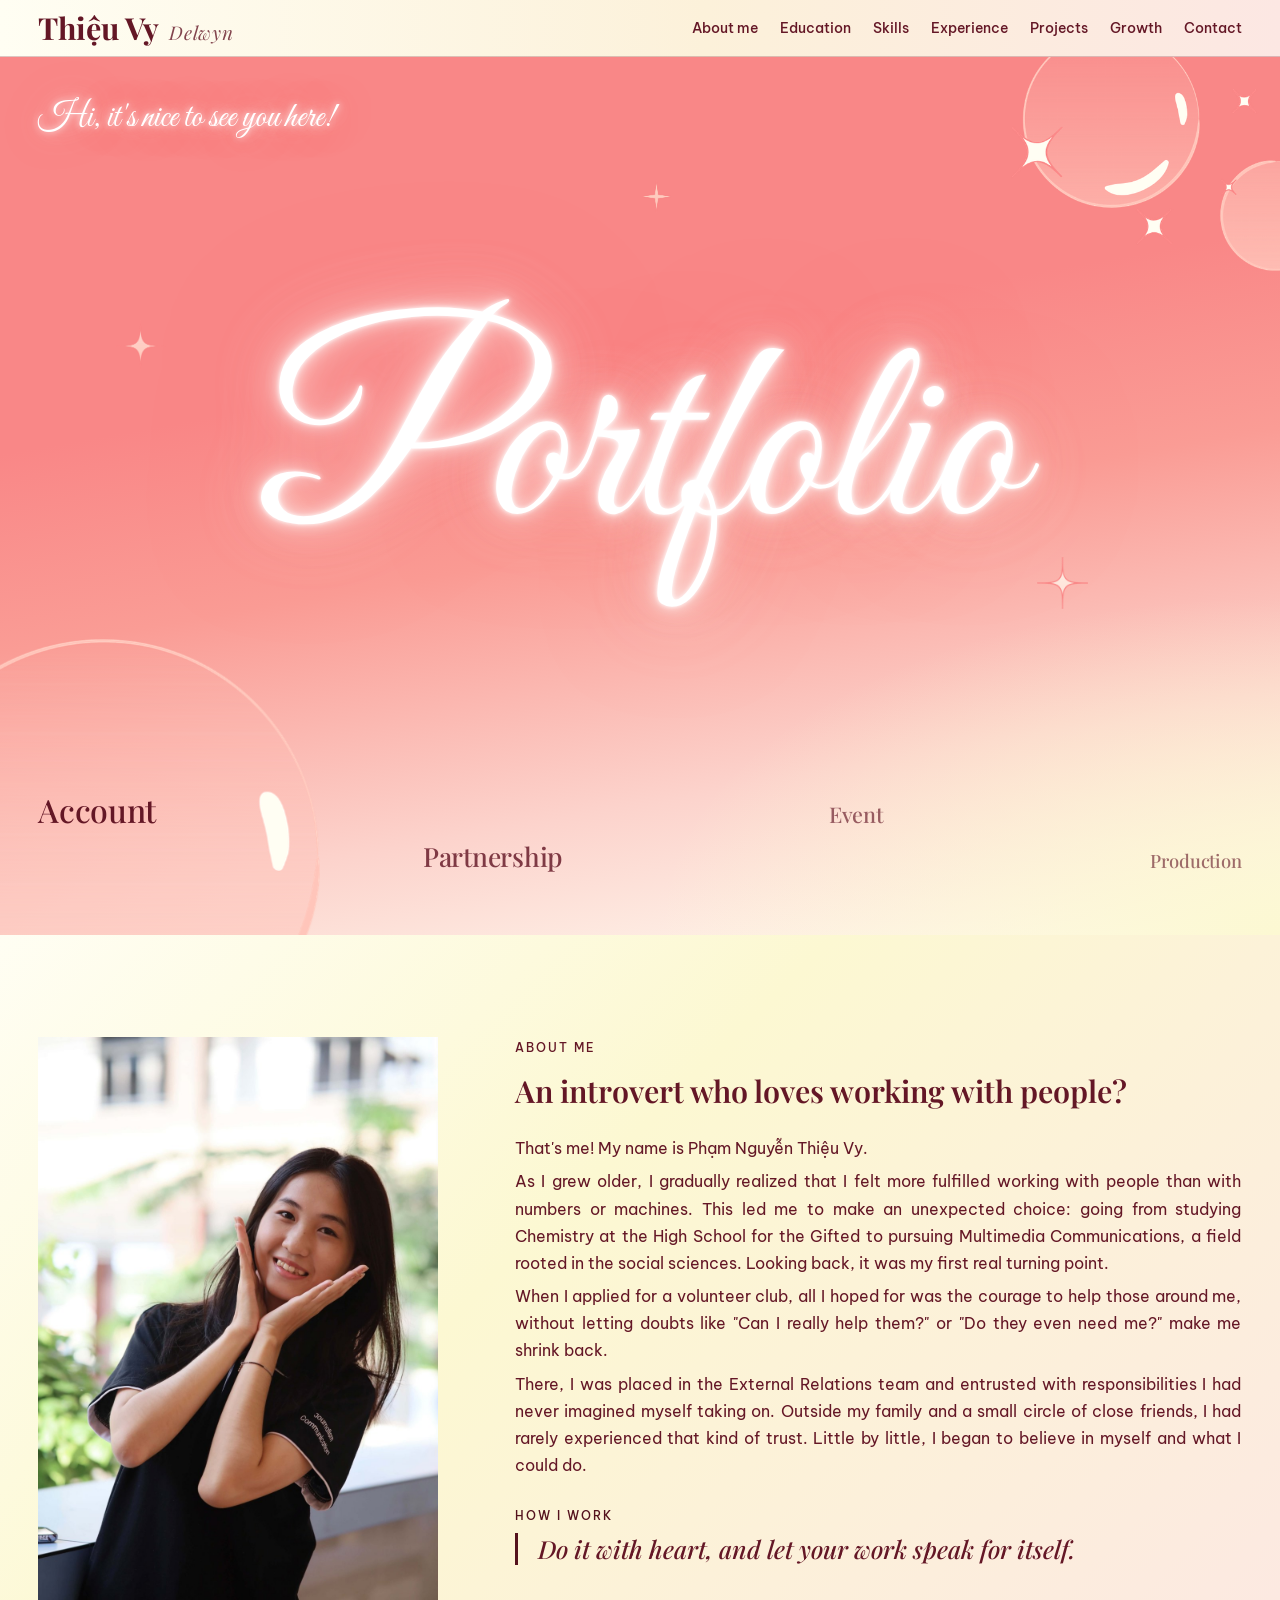
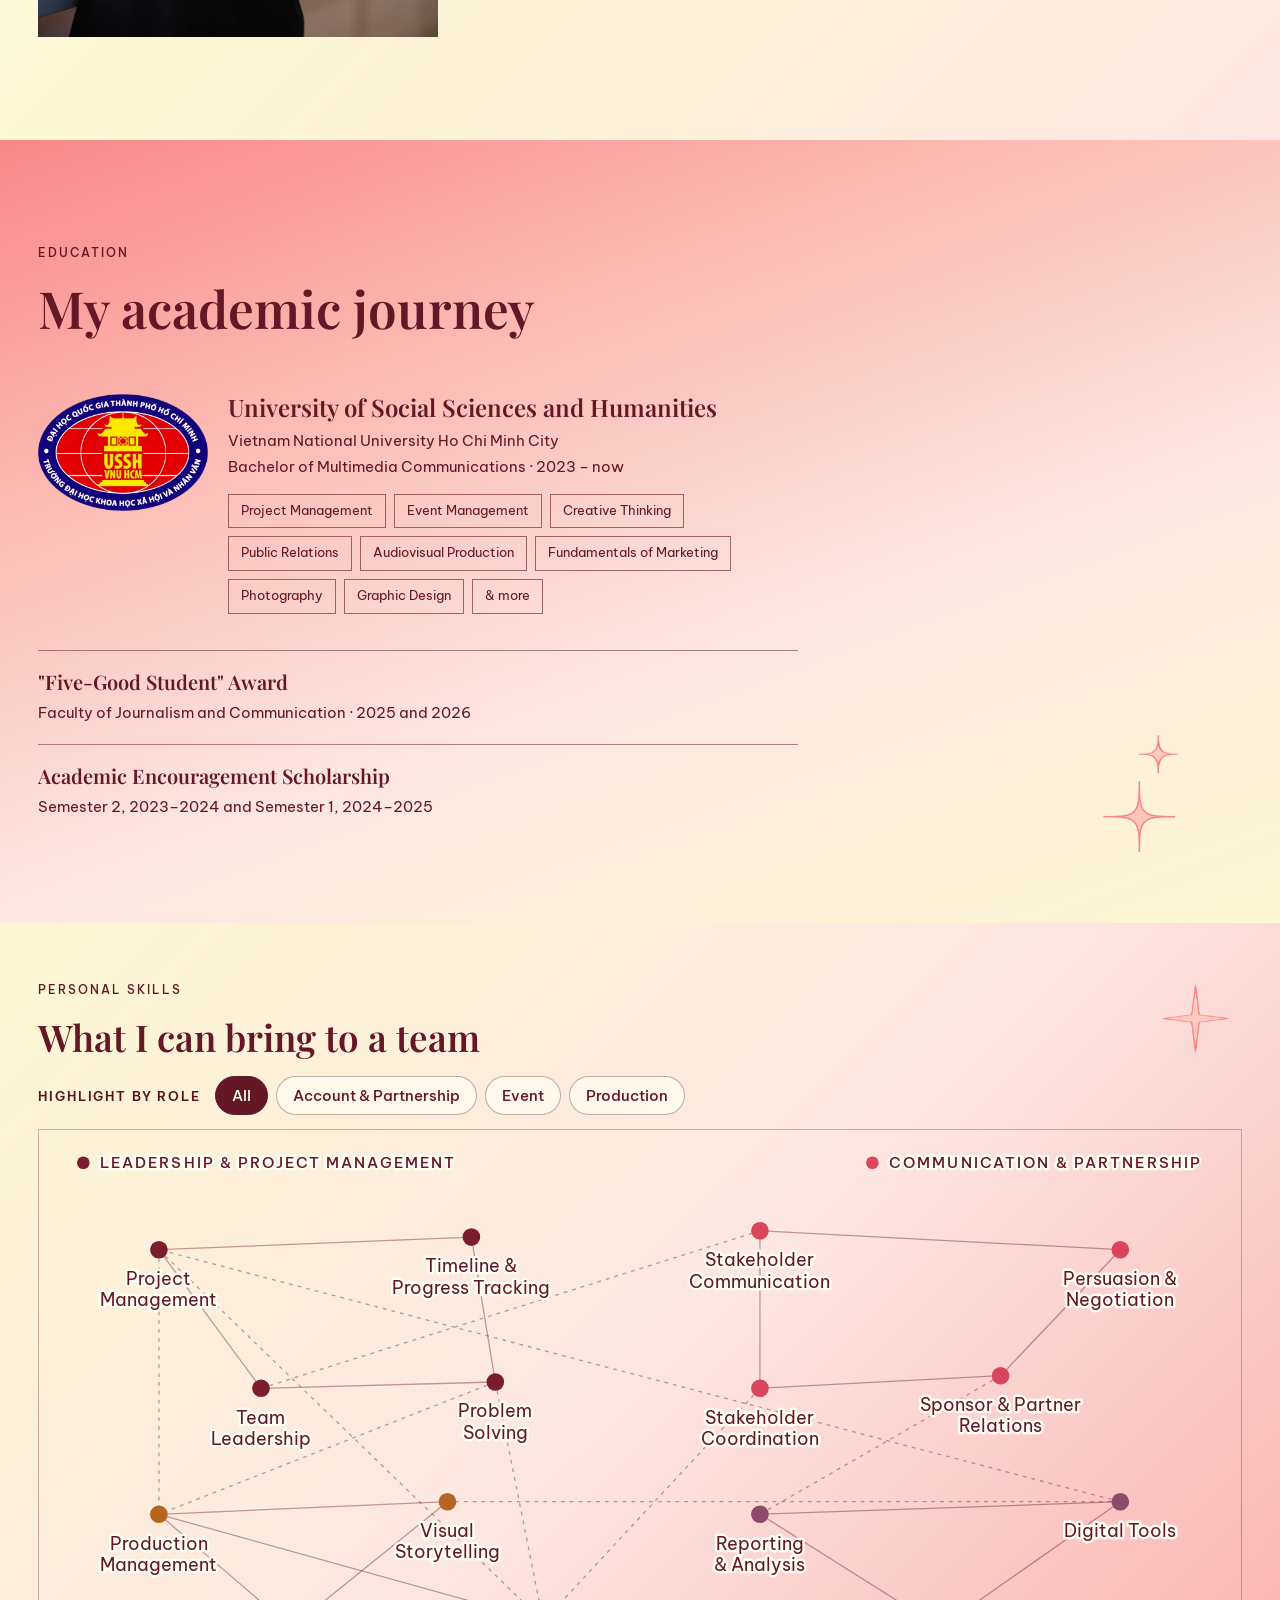
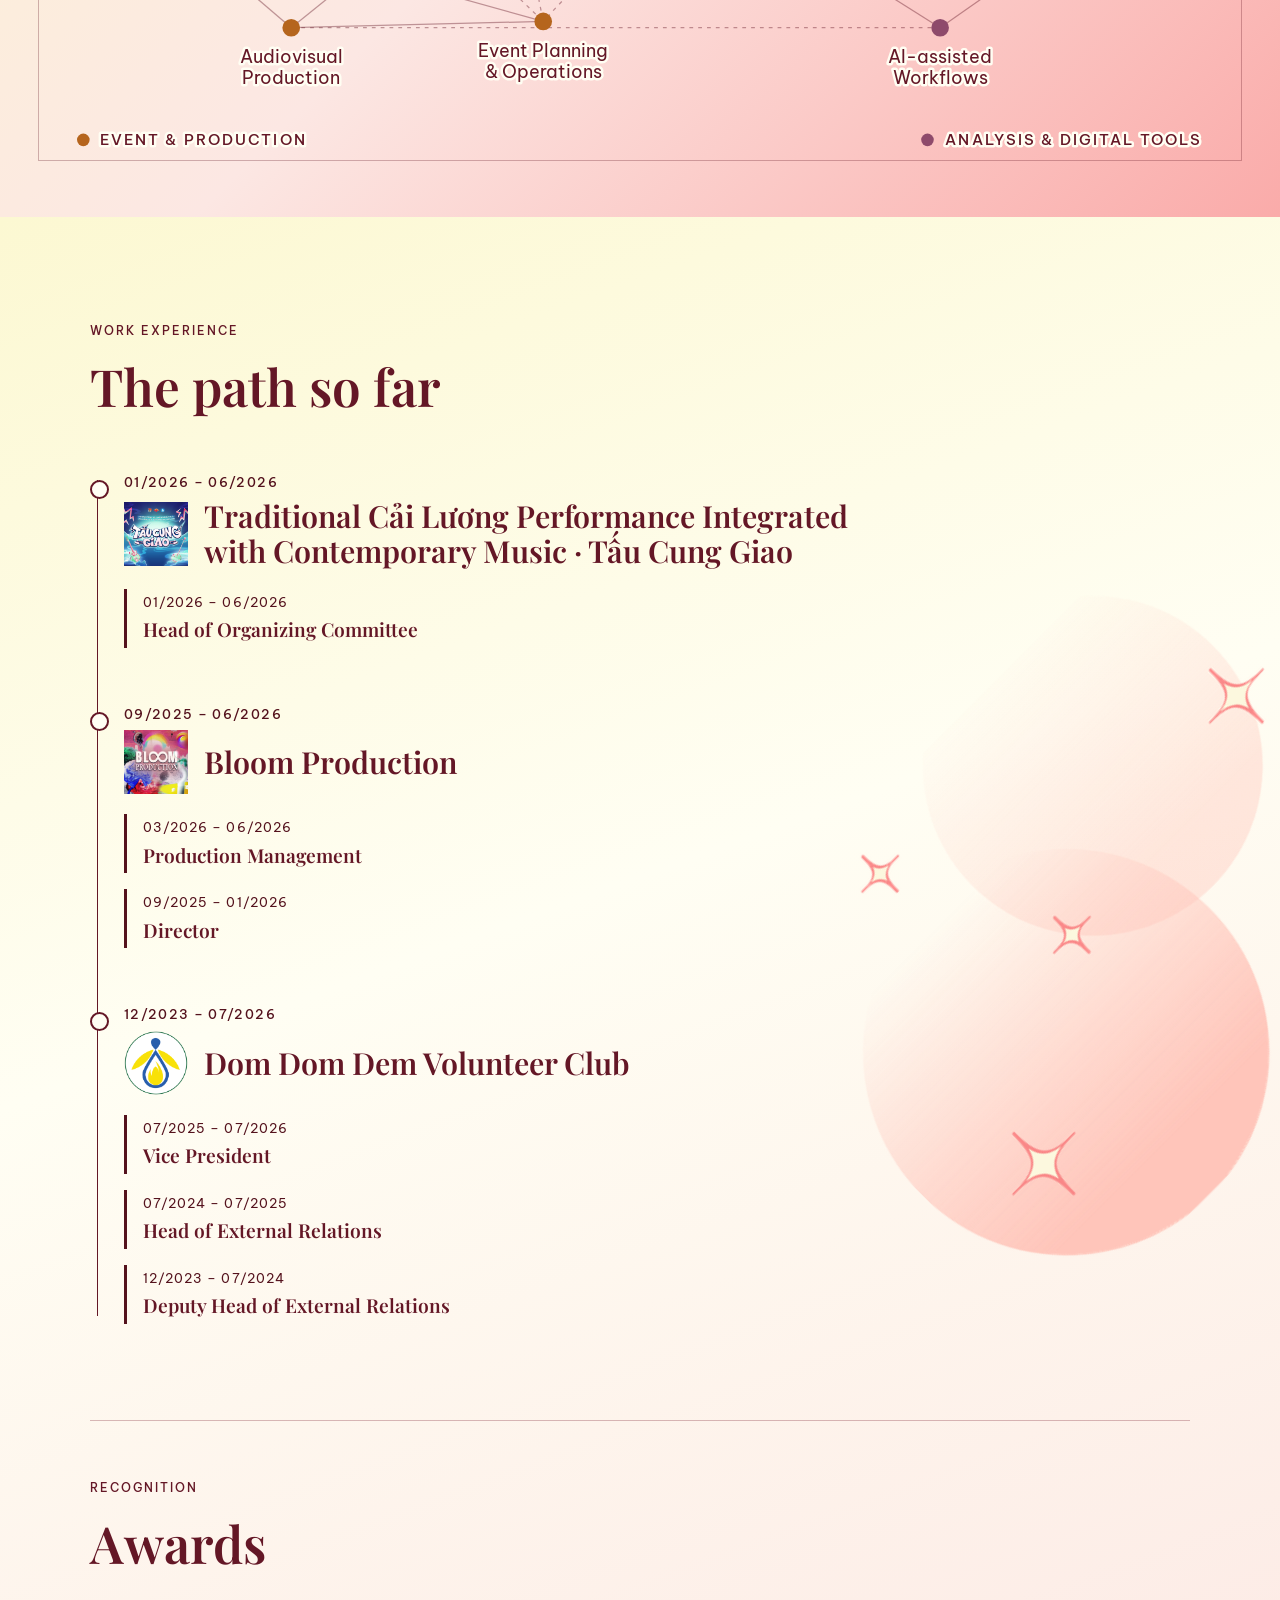
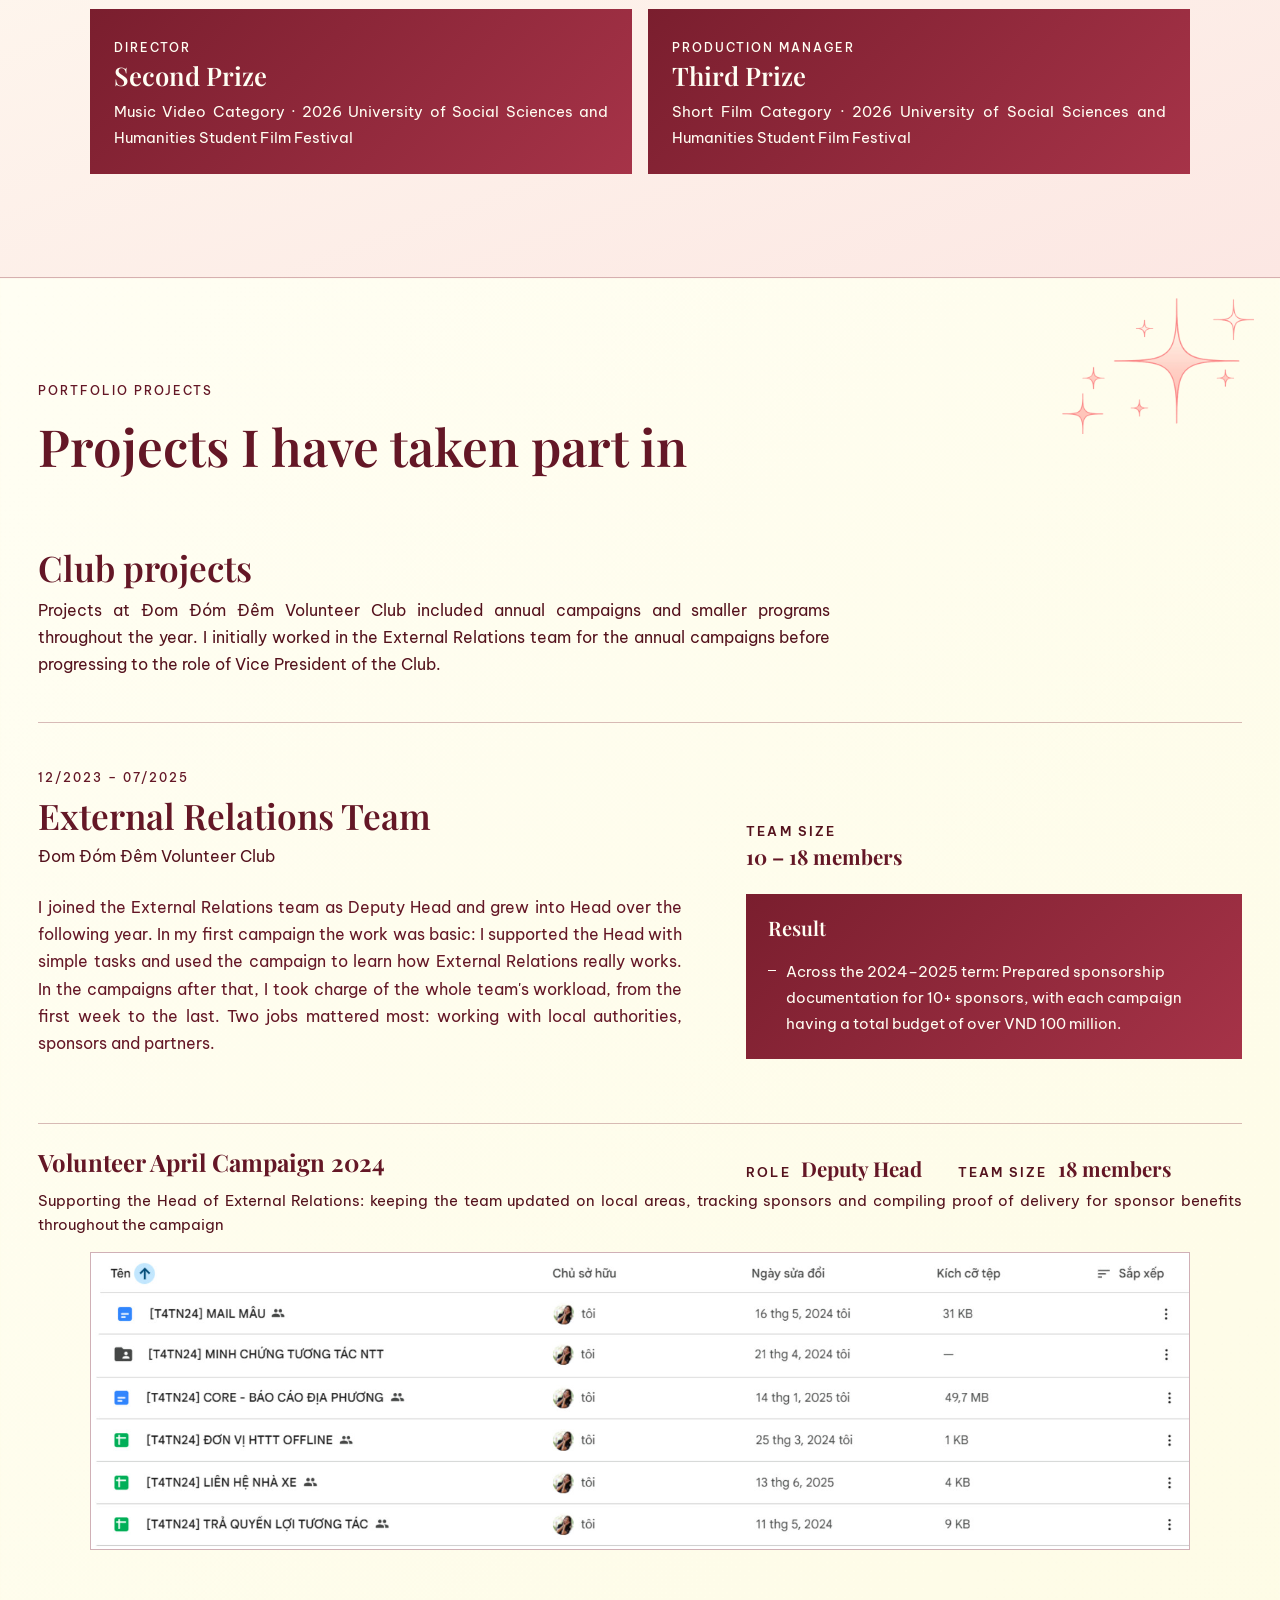
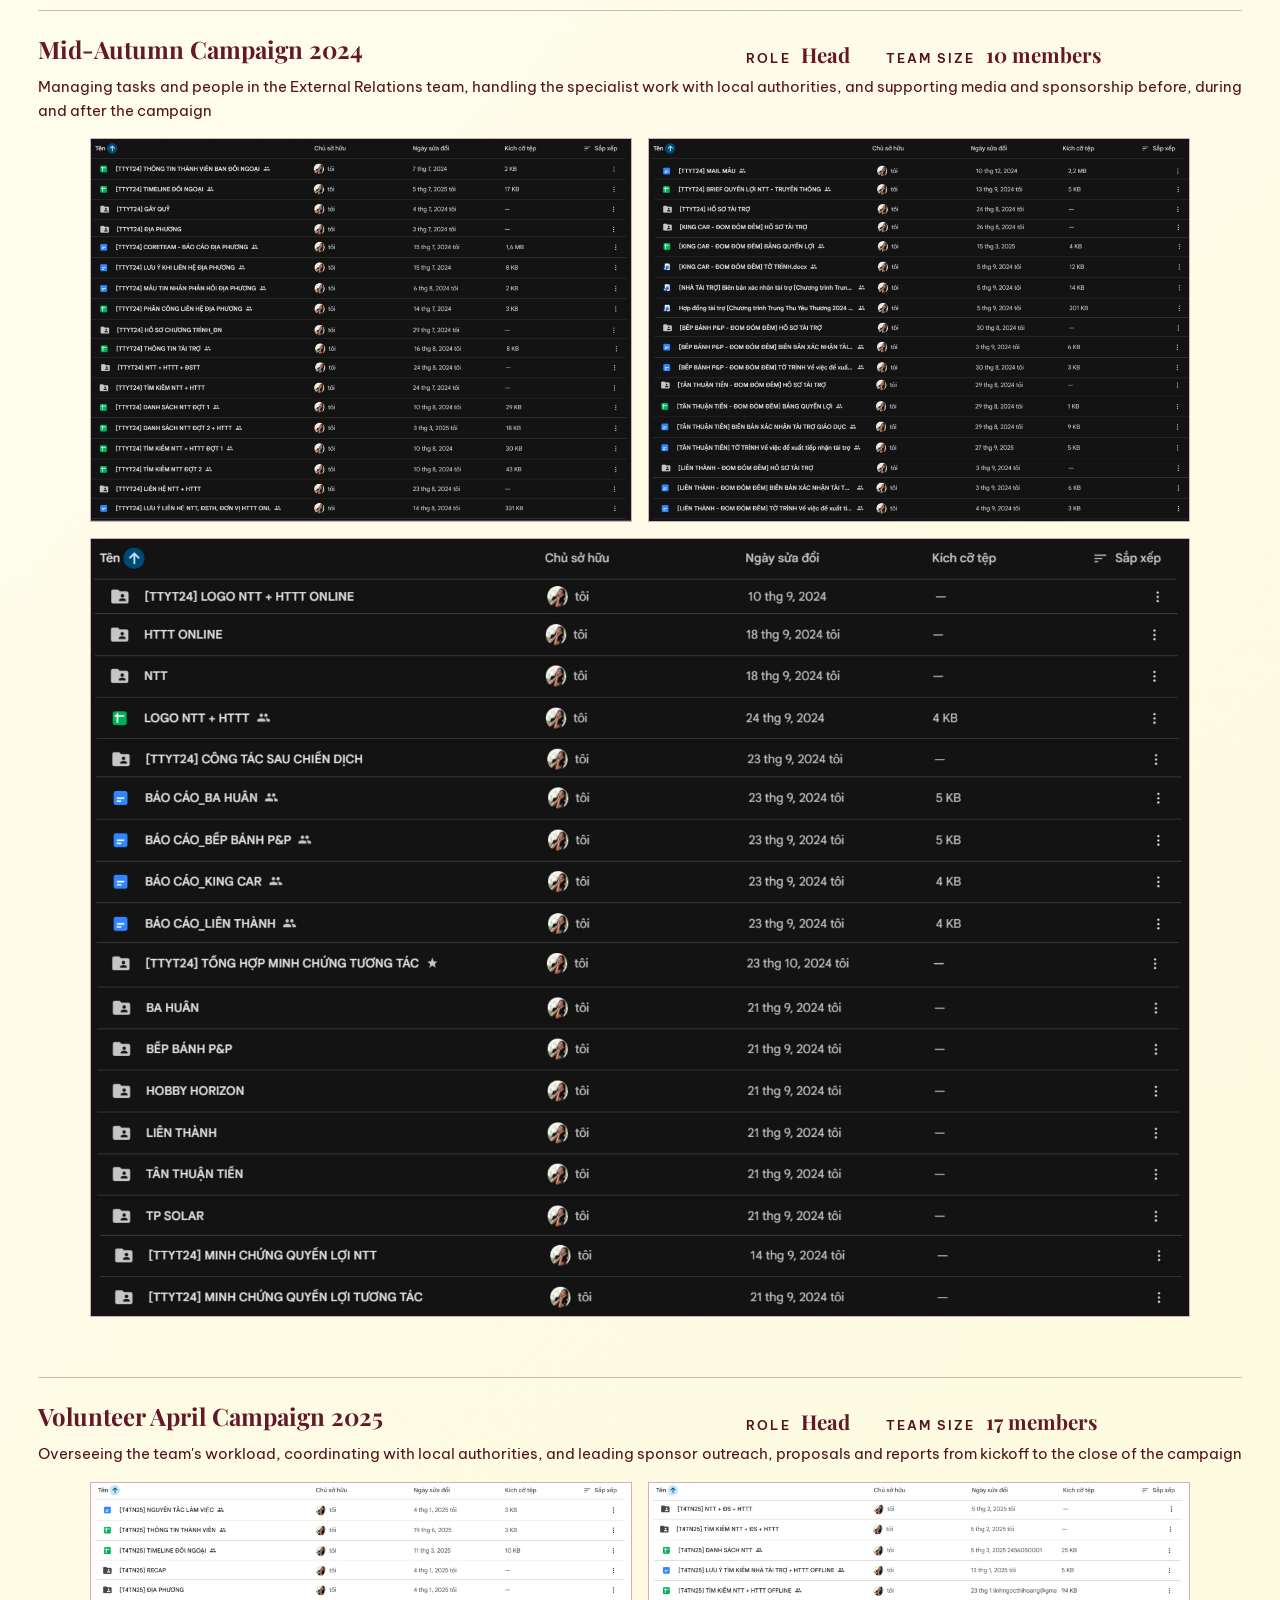
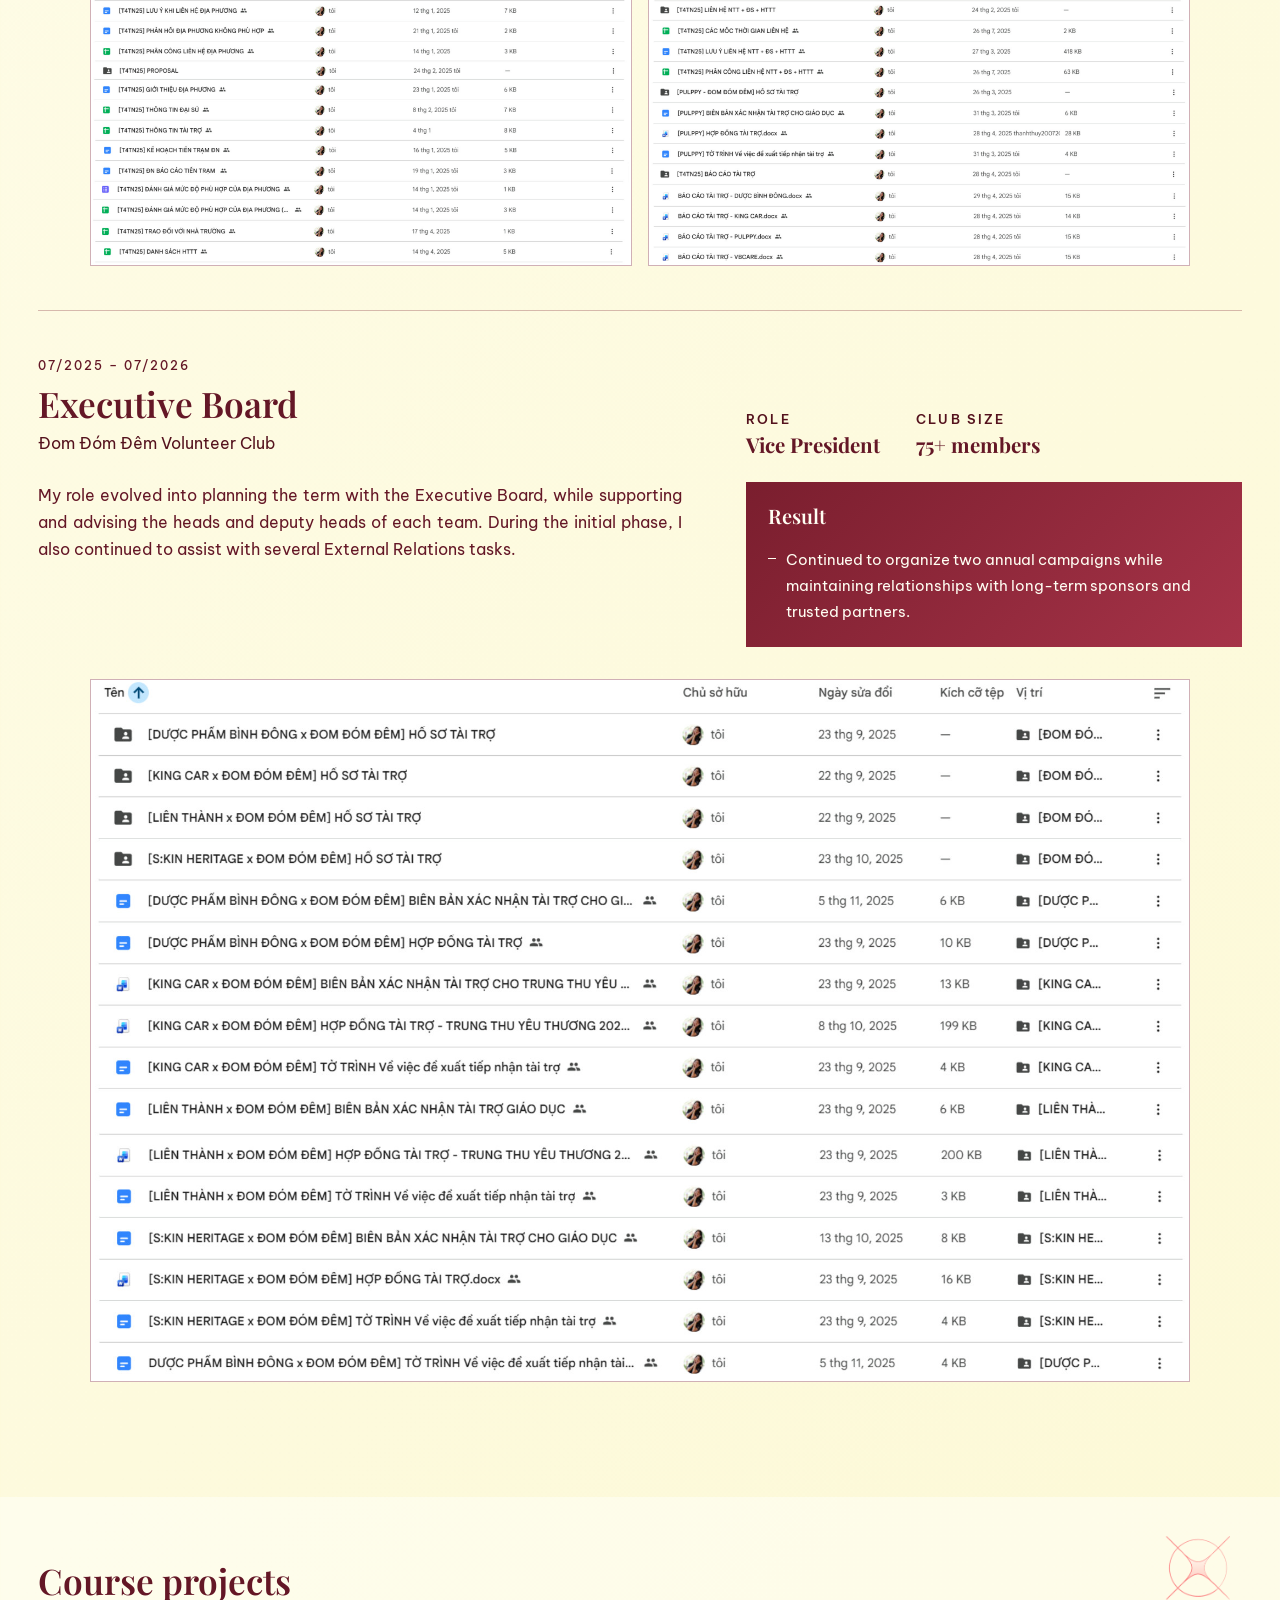
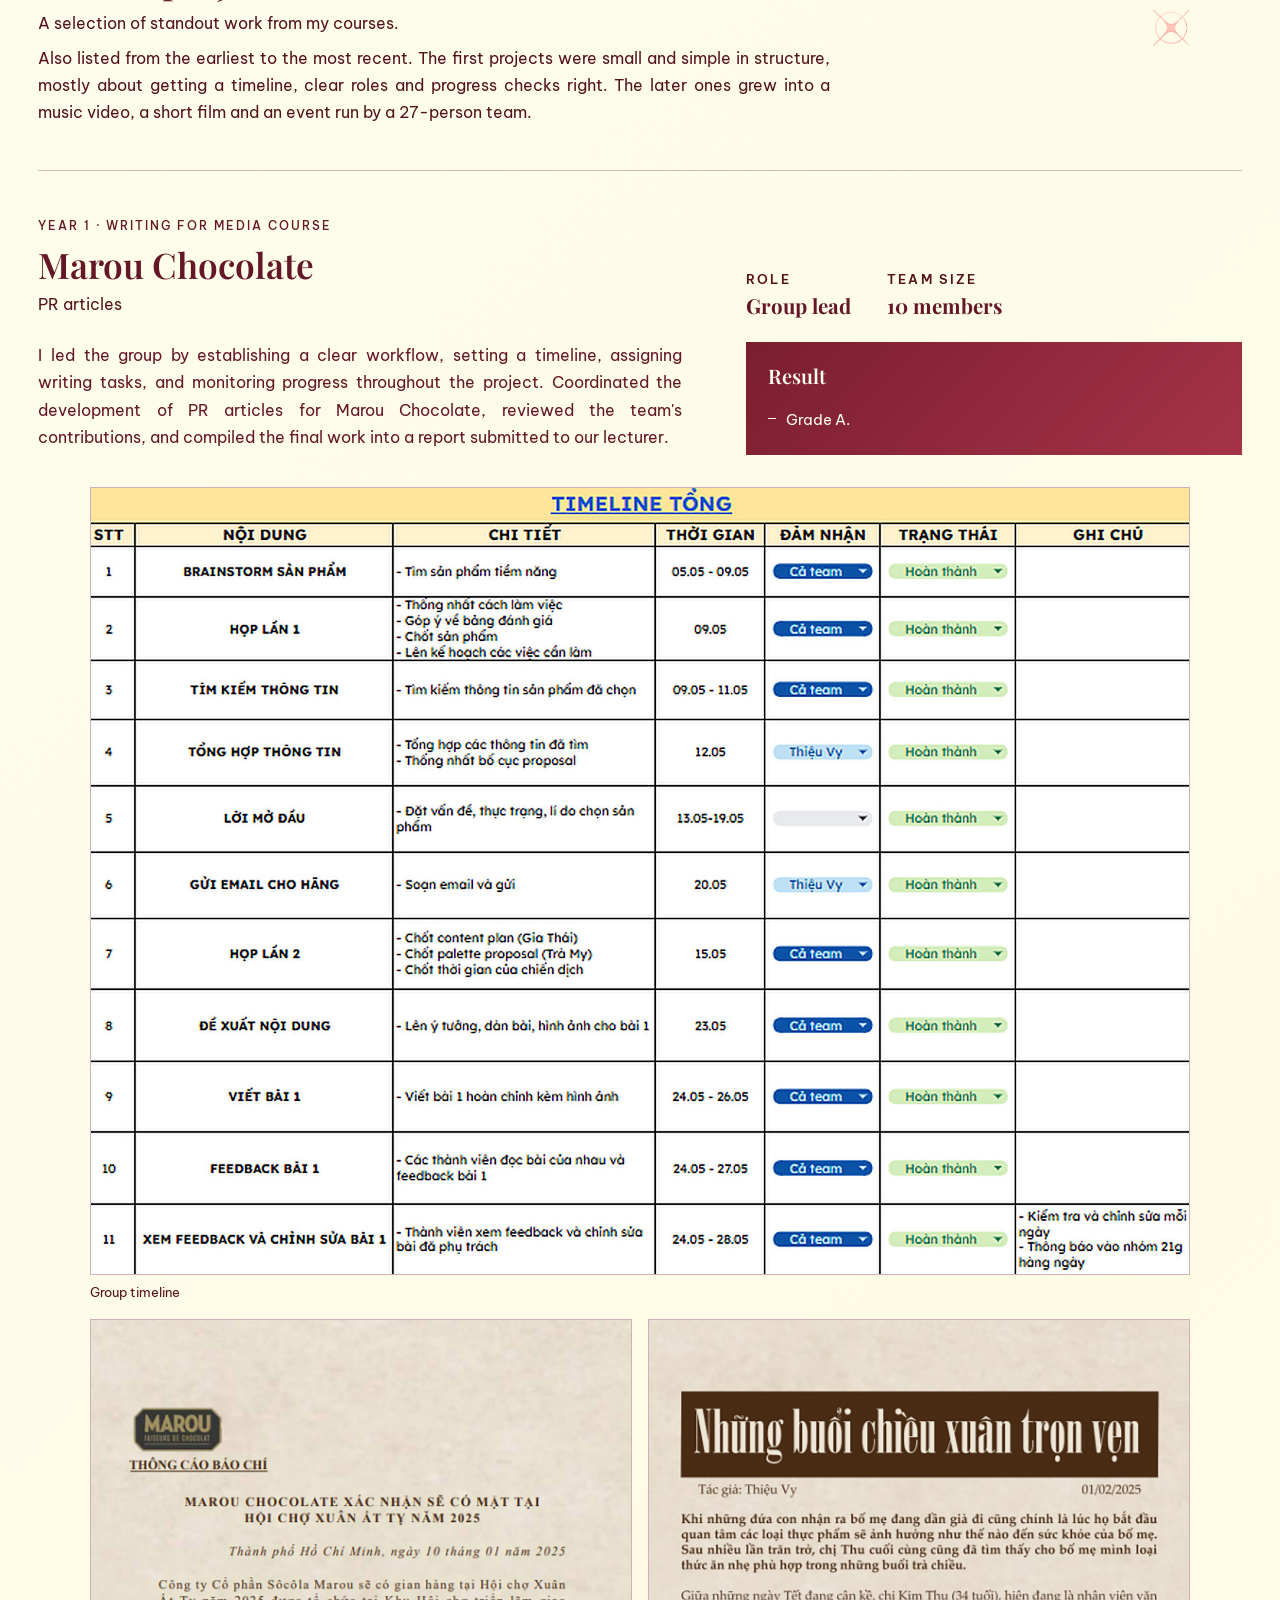
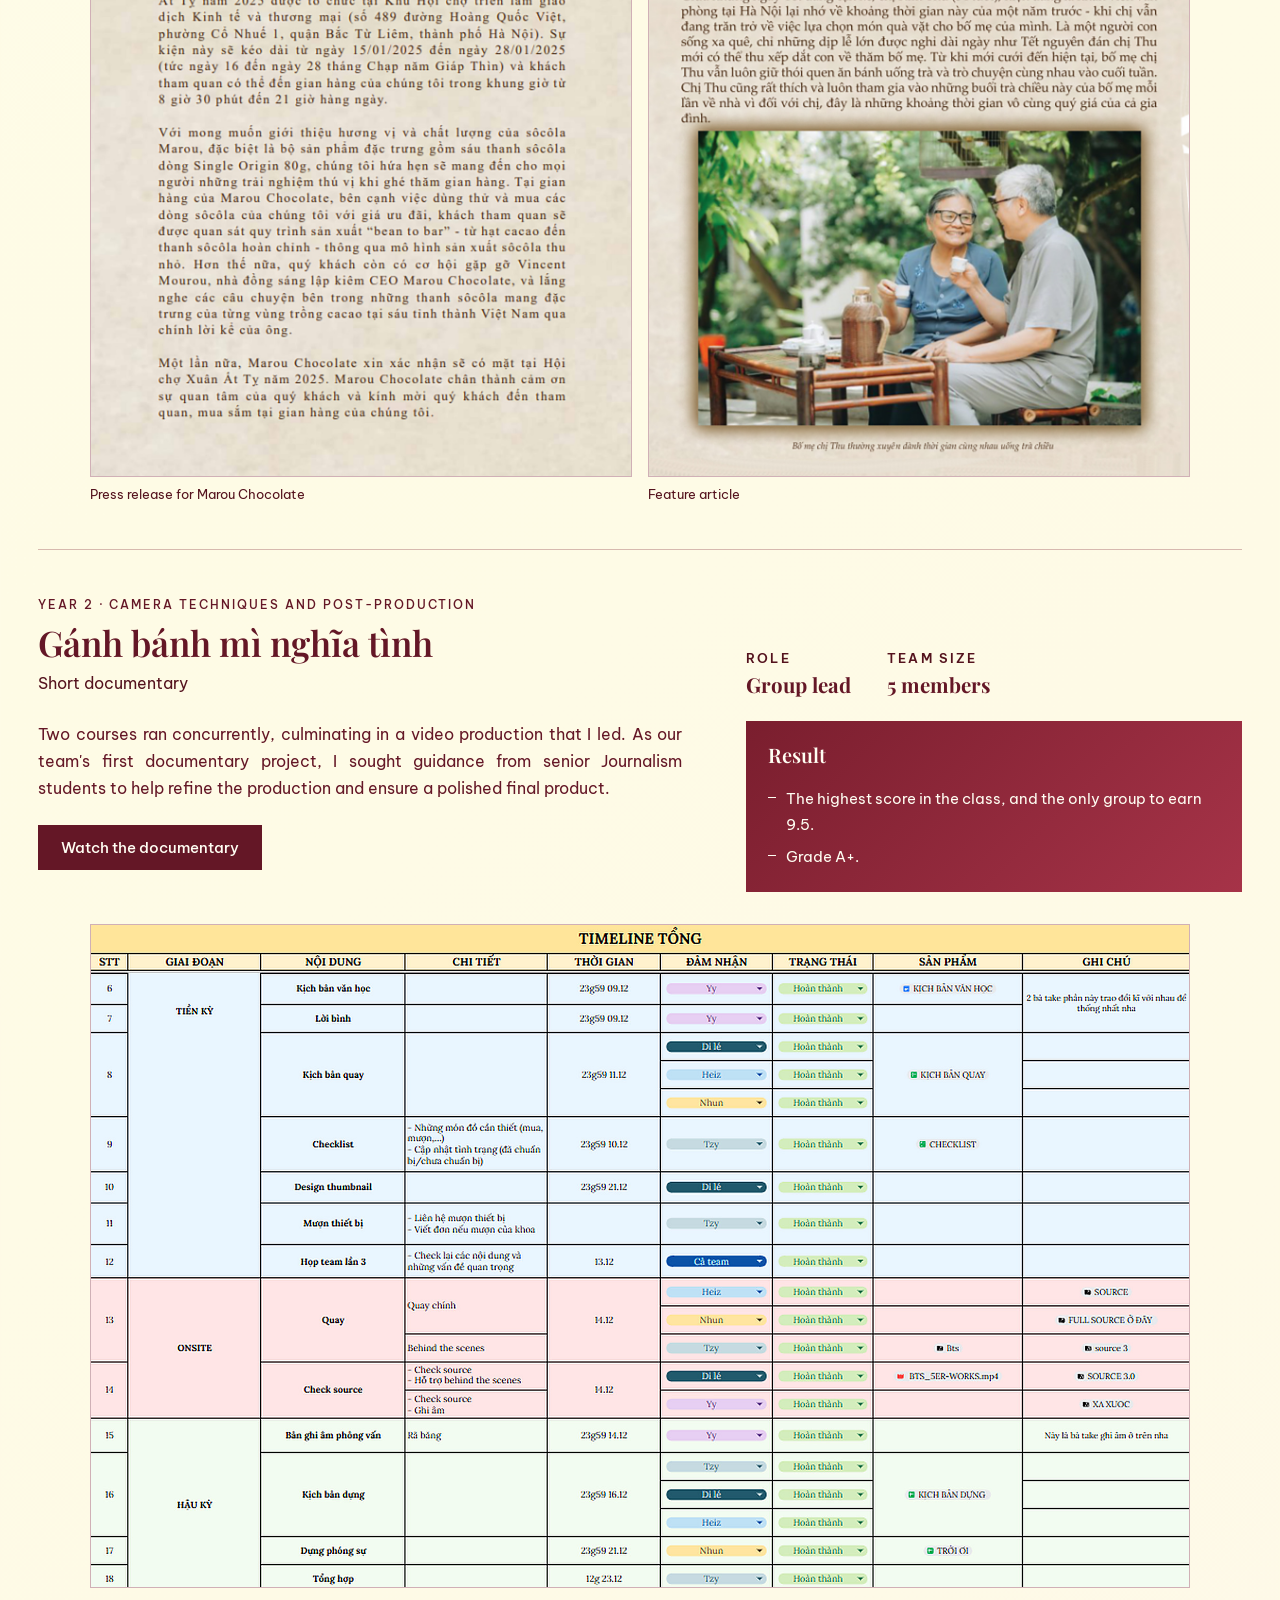
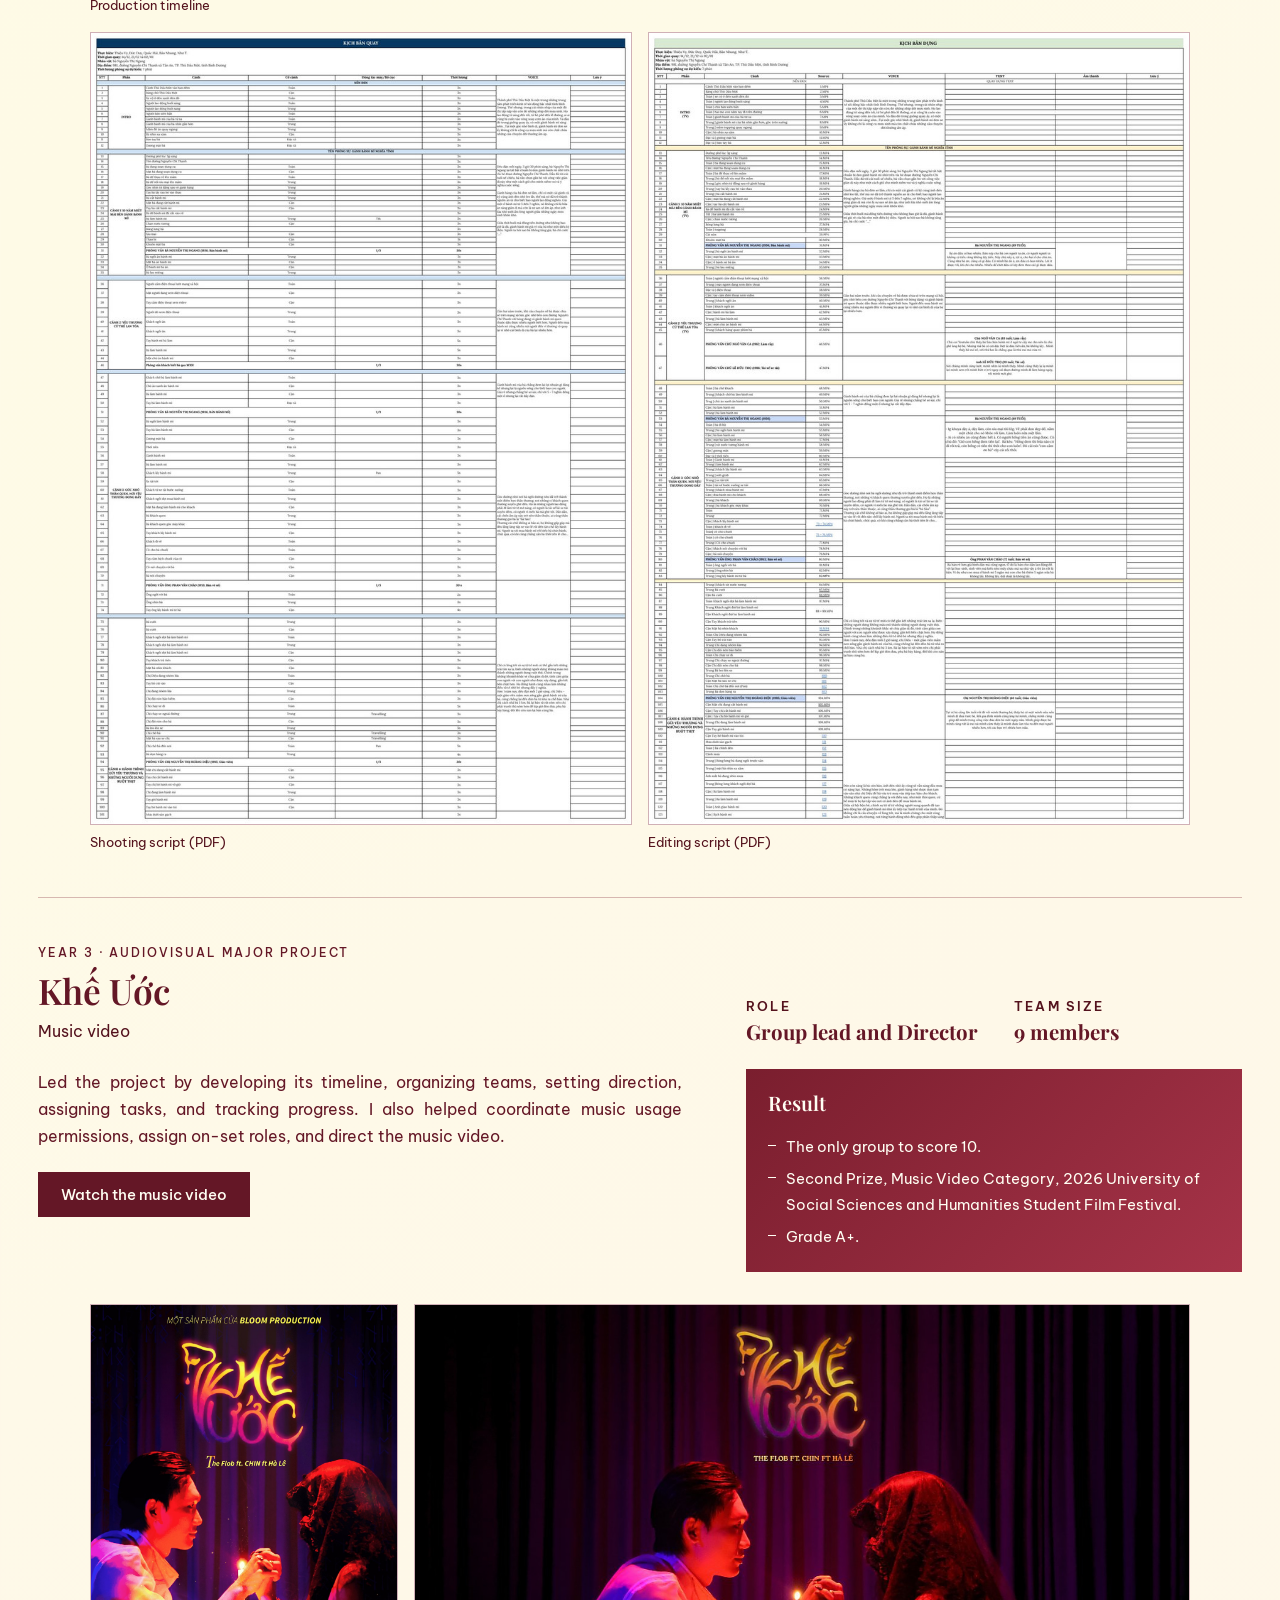
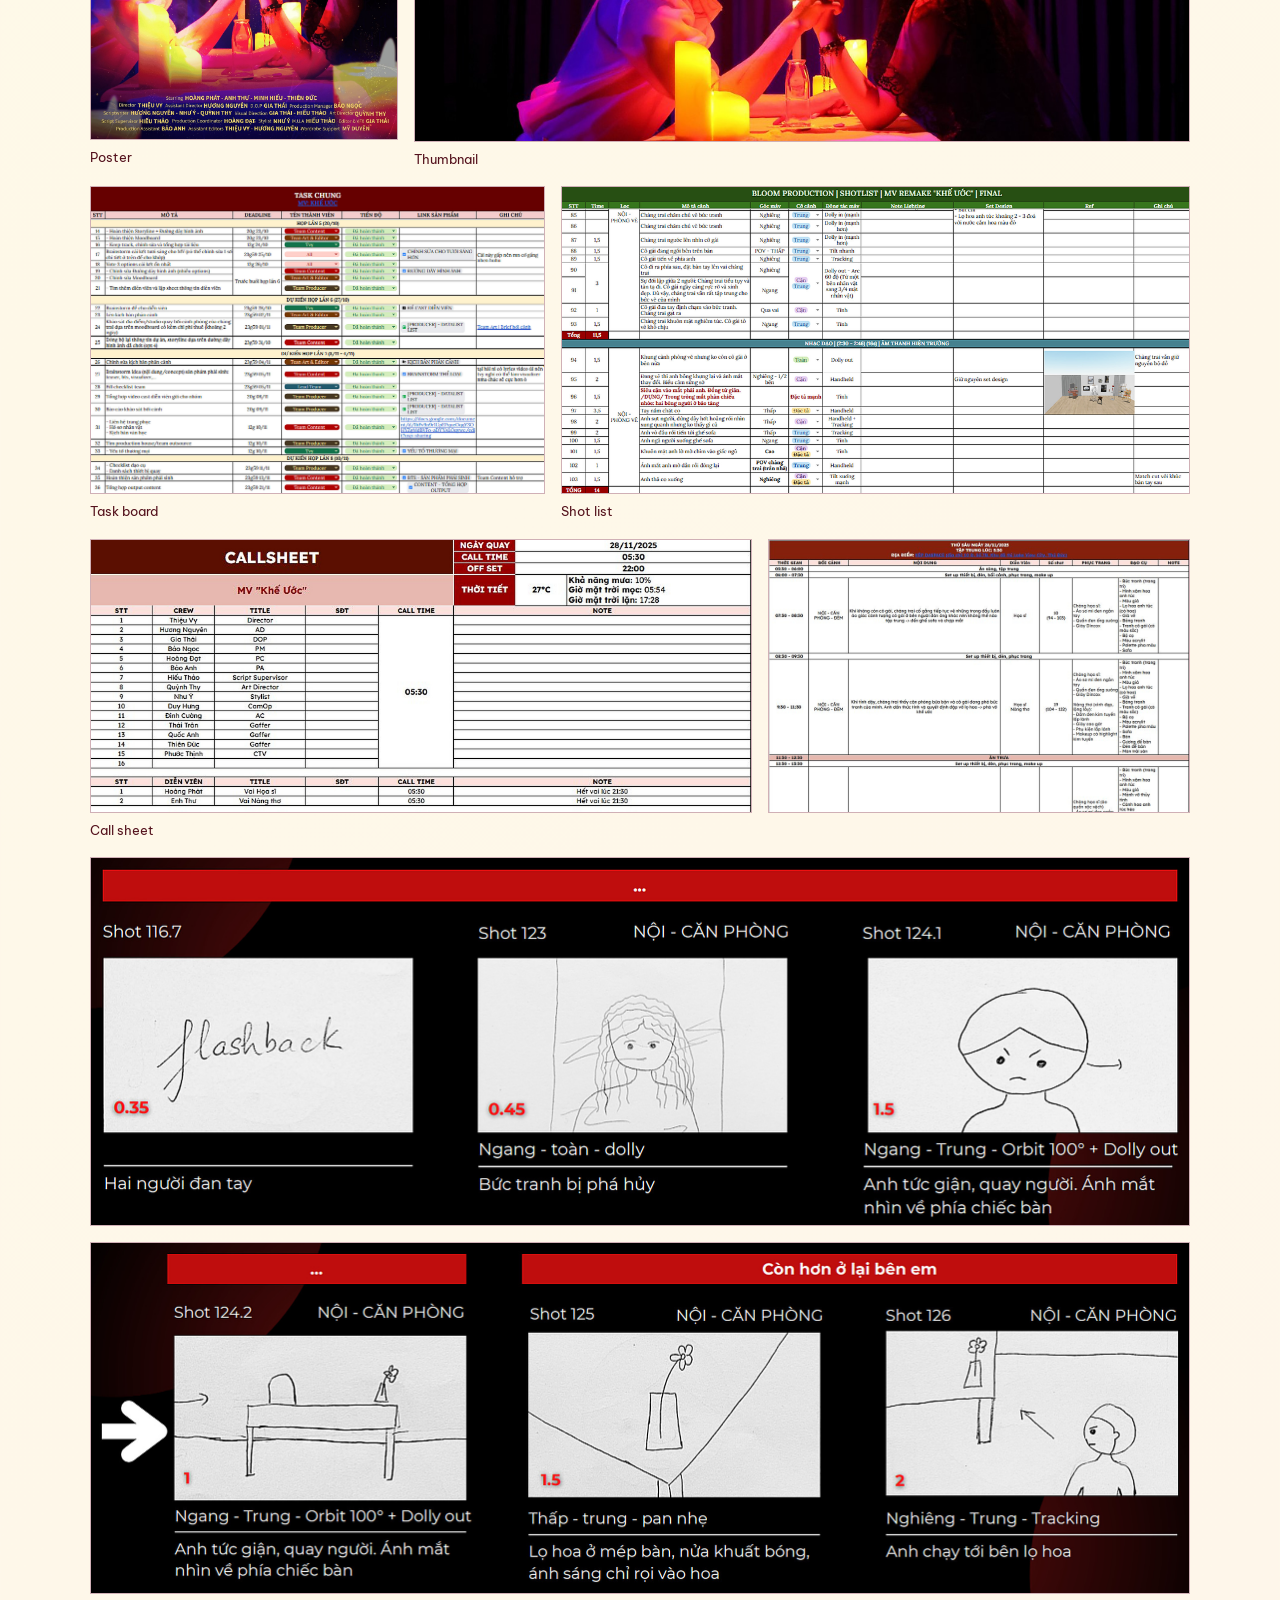
==== commit d8cc2ec4: "Add files via upload" ====
--- a/index.html
+++ b/index.html
@@ -63,7 +63,7 @@
       <div class="beat">
         <p>That's me! My name is Phạm Nguyễn Thiệu Vy.</p>
         <p>As I grew older, I gradually realized that I felt more fulfilled working with people than with numbers or machines. This led me to make an unexpected choice: going from studying Chemistry at the High School for the Gifted to pursuing Multimedia Communications, a field rooted in the social sciences. Looking back, it was my first real turning point.</p>
-        <p>When I auditioned for a volunteer club, all I hoped for was the courage to help those around me, without letting doubts like "Can I really help them?" or "Do they even need me?" make me shrink back.</p>
+        <p>When I applied for a volunteer club, all I hoped for was the courage to help those around me, without letting doubts like "Can I really help them?" or "Do they even need me?" make me shrink back.</p>
         <p>There, I was placed in the External Relations team and entrusted with responsibilities I had never imagined myself taking on. Outside my family and a small circle of close friends, I had rarely experienced that kind of trust. Little by little, I began to believe in myself and what I could do.</p>
       </div>
       <div class="beat">
